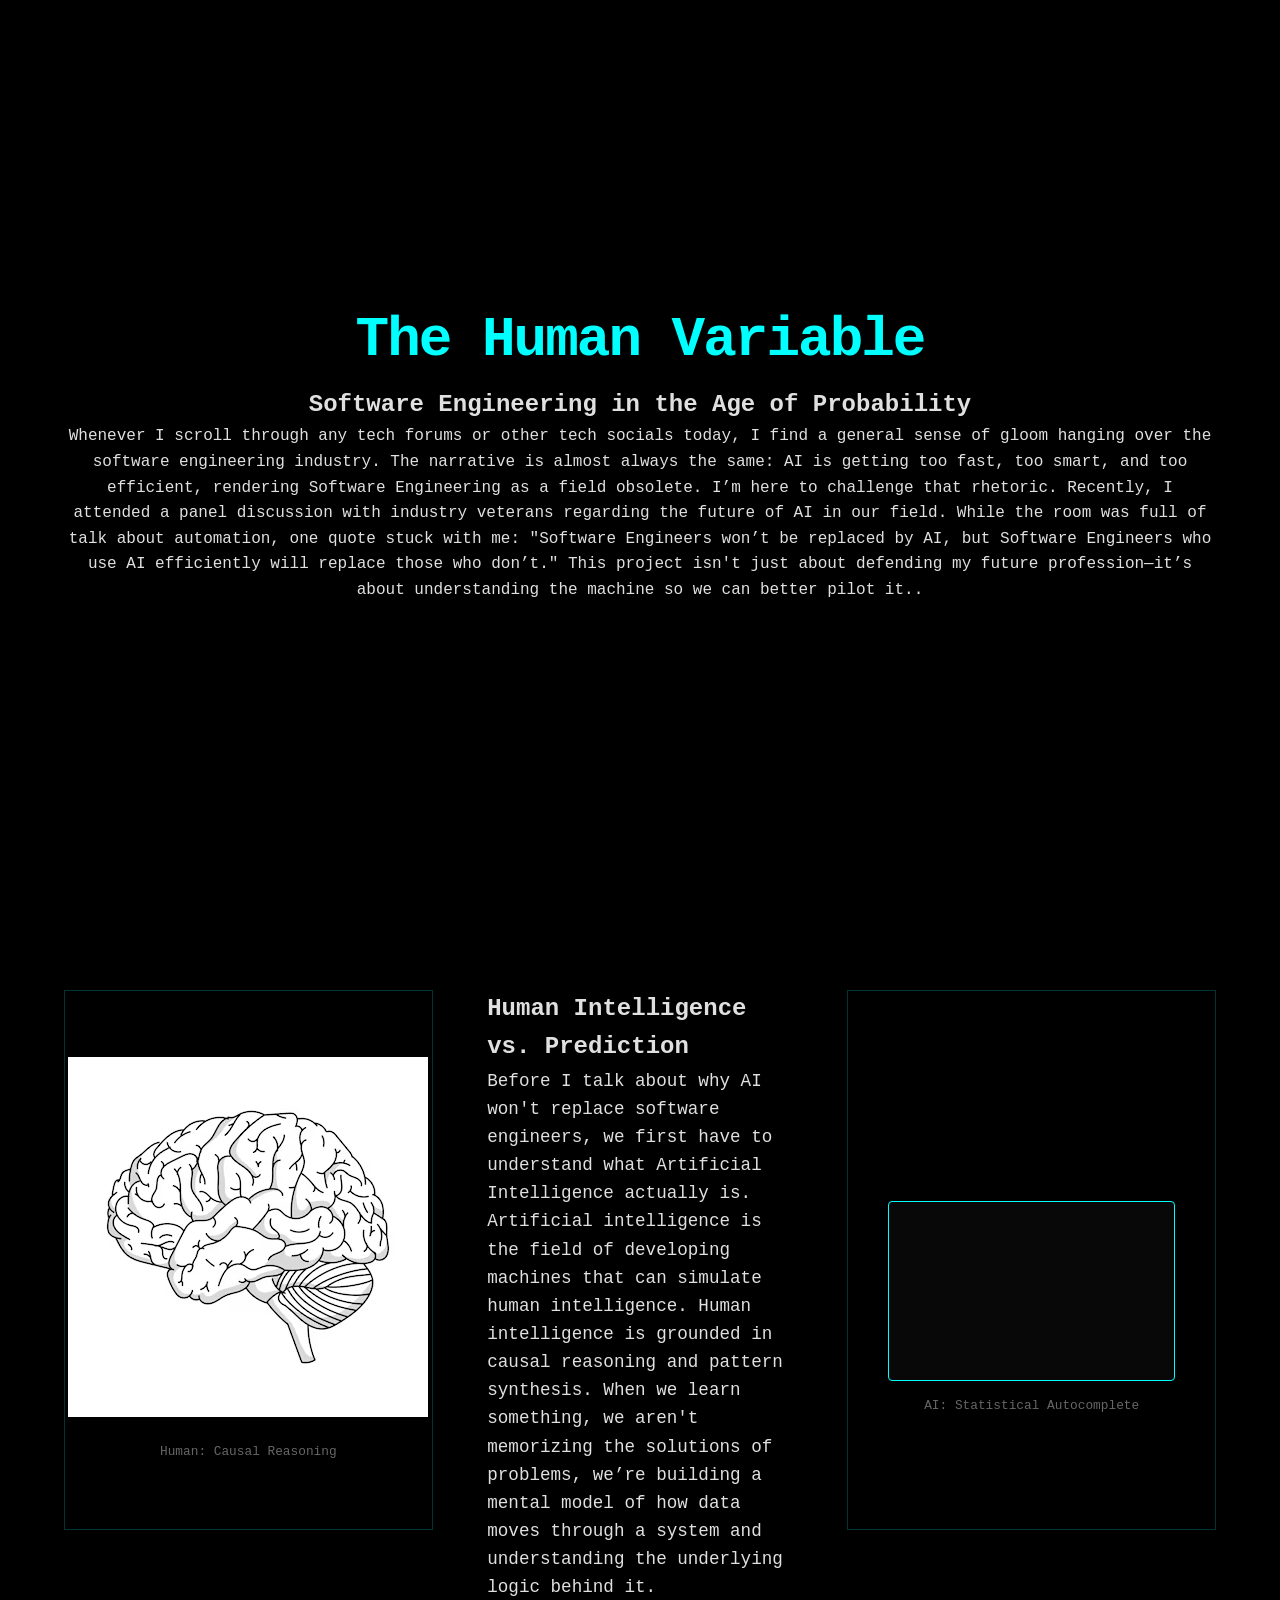
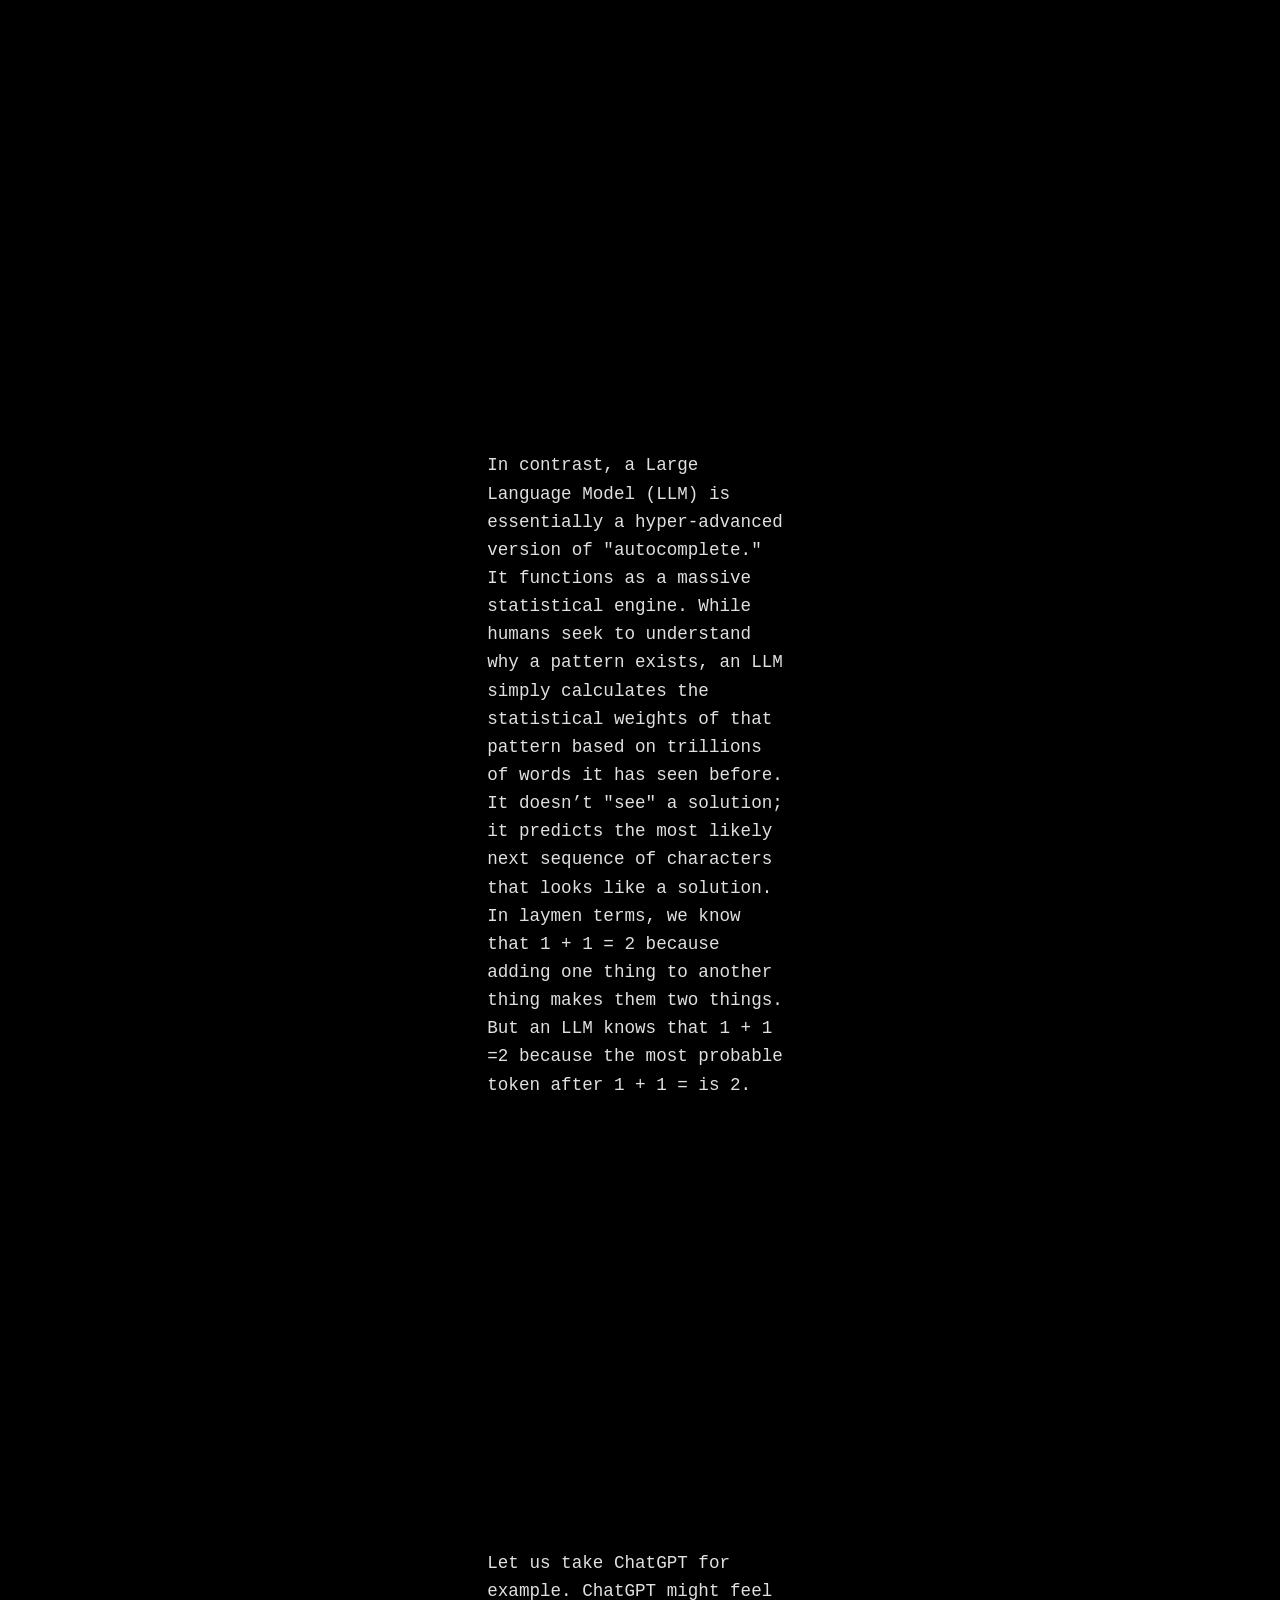
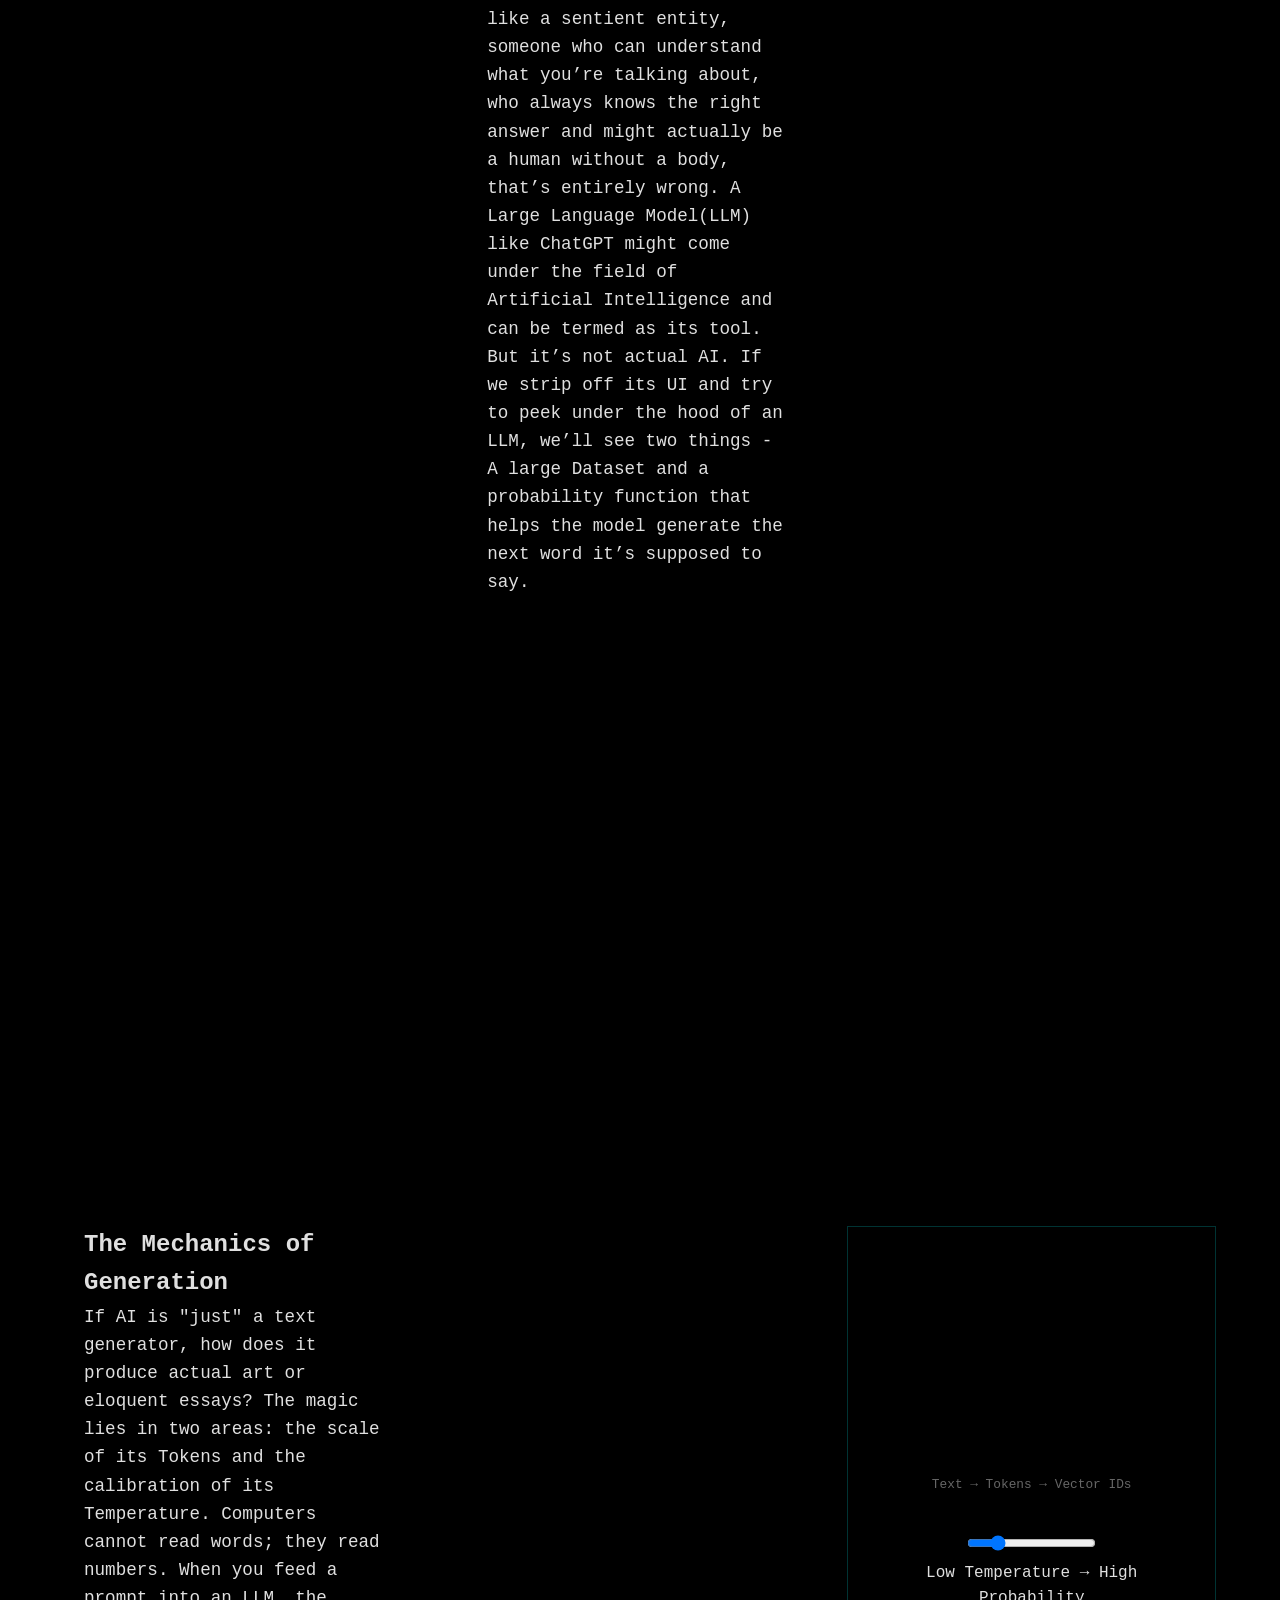
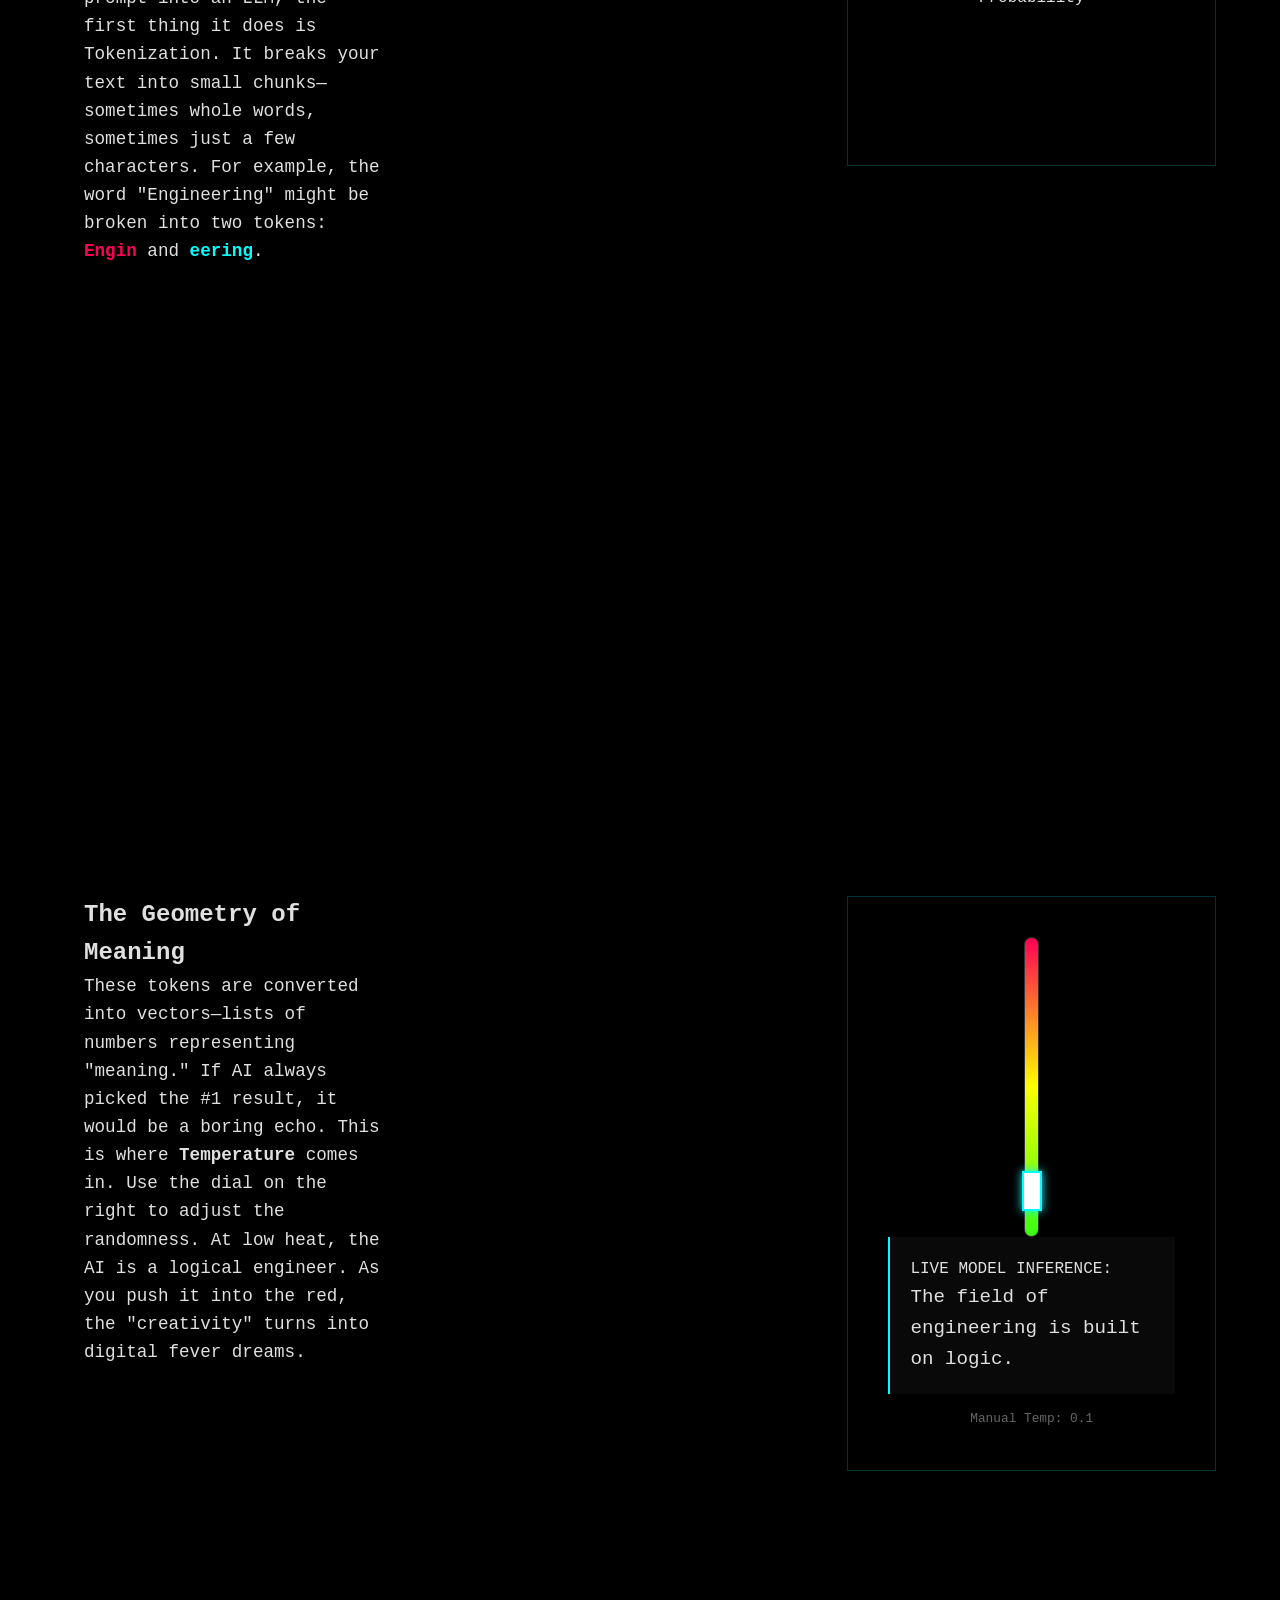
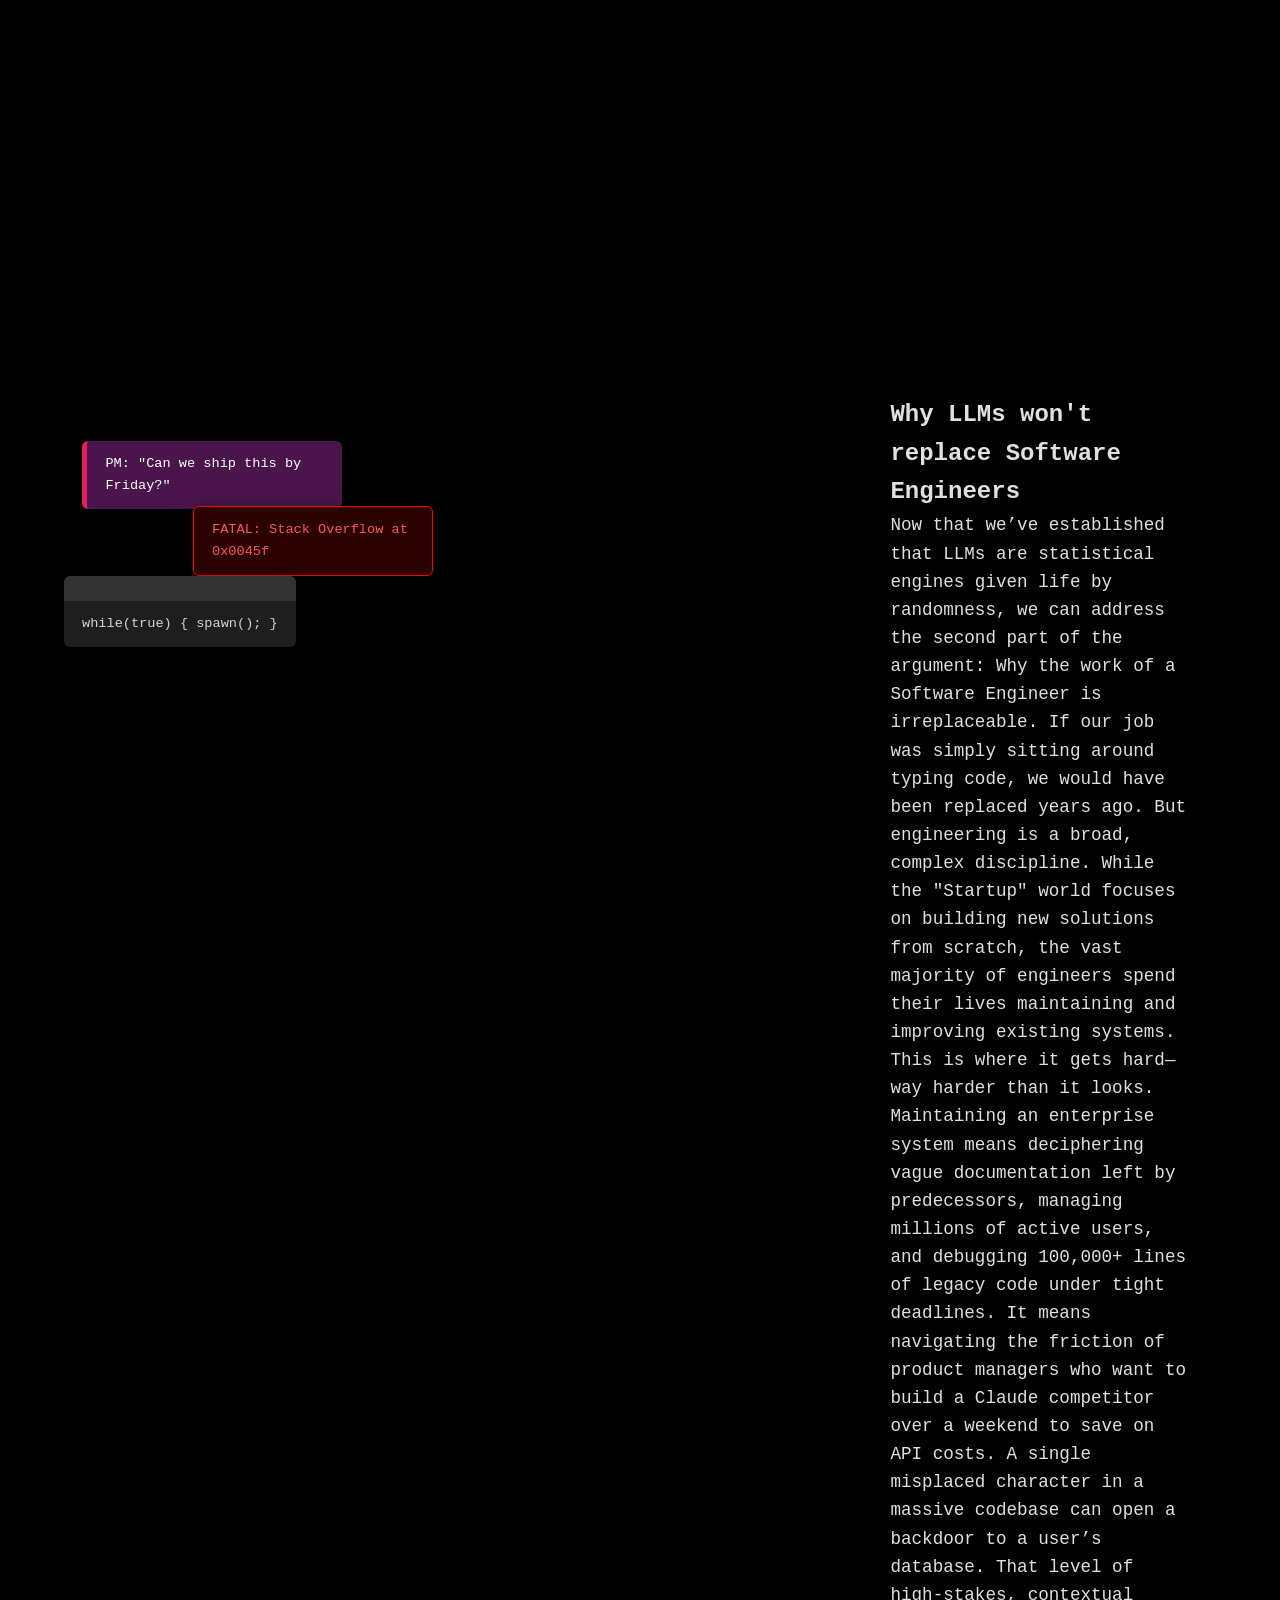
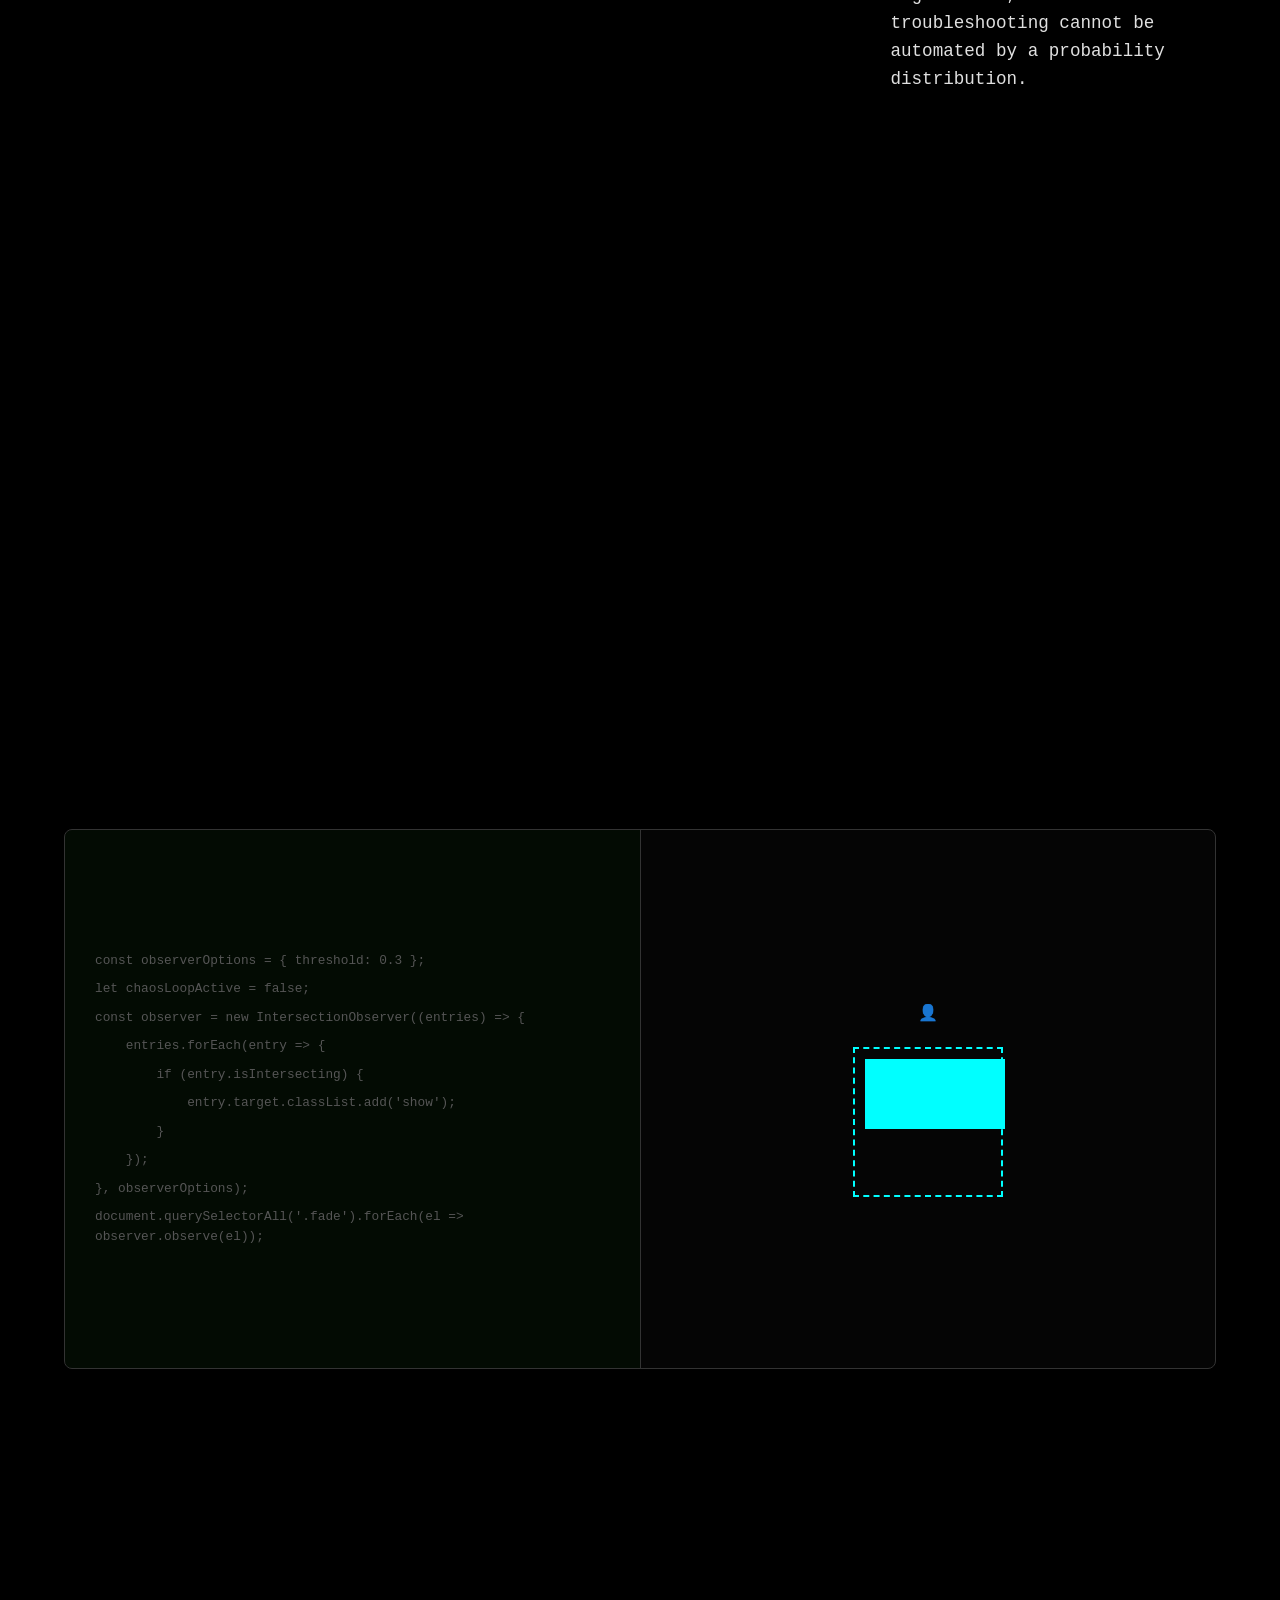
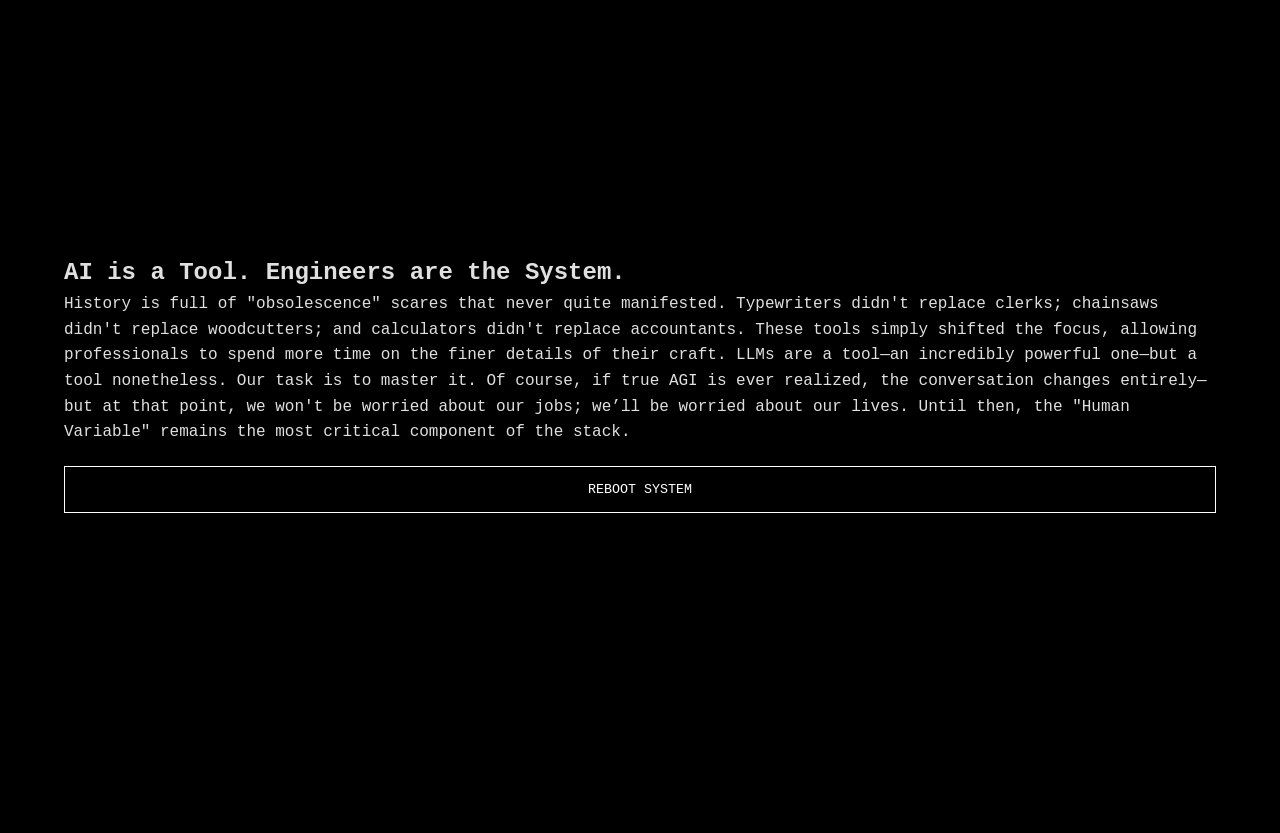
==== src/index.html @ be89edcb "src" ====
<!DOCTYPE html>
<html lang="en">
<head>
  <meta charset="UTF-8">
  <meta name="viewport" content="width=device-width, initial-scale=1.0">
  <title>The Human Variable | AI vs SE</title>
  <link rel="stylesheet" href="styles.css">
</head>
<body>

<div class="fixed-bg glitch-layer" id="glitchBg"></div>
<div class="fixed-bg ide-layer" id="ideBg"></div>
<div class="fixed-bg claude-layer"></div>
<div class="fixed-bg gemini-layer"></div>
<div class="fixed-bg chatgpt-layer"></div>
<div class="fixed-bg navy-layer"></div>
<div class="fixed-bg iceberg1-layer"></div>
<div class="fixed-bg black-layer"></div>
<div class="fixed-bg iceberg2-layer"></div>

<section class="section intro">
  <div class="fade">
    <h1>The Human Variable</h1>
    <h2>Software Engineering in the Age of Probability</h2>
    <p>Whenever I scroll through any tech forums or other tech socials today, I find a general sense of gloom hanging over the software engineering industry. The narrative is almost always the same: AI is getting too fast, too smart, and too efficient, rendering Software Engineering as a field obsolete. I’m here to challenge that rhetoric. Recently, I attended a panel discussion with industry veterans regarding the future of AI in our field.
      While the room was full of talk about automation, one quote stuck with me: "Software Engineers won’t be replaced by AI, but Software Engineers who use AI efficiently will replace those who don’t." This project isn't just about defending my future profession—it’s about understanding the machine so we can better pilot it..</p>
  </div>
</section>

<section class="section predictive-illusion">
  <div class="visual-container">
    <div class="visual-side human-side">
      <div class="sticky-box">
        <div class="brain-placeholder">
          <img src="brain-outline.png" alt="Skeletal Brain Outline" class="base-brain">
          <div class="data-points"></div> </div>
        <p class="caption">Human: Causal Reasoning</p>
      </div>
    </div>

    <div class="narrative-center">
      <h2>Human Intelligence vs. Prediction</h2>
      <p data-bg="claude">Before I talk about why AI won't replace software engineers, we first have to understand what Artificial Intelligence actually is. Artificial intelligence is the field of developing machines that can simulate human intelligence.
        Human intelligence is grounded in causal reasoning and pattern synthesis. When we learn something, we aren't memorizing the solutions of problems, we’re building a mental model of how data moves through a system and understanding the underlying logic behind it.</p>
      <p data-bg="gemini">In contrast, a Large Language Model (LLM) is essentially a hyper-advanced version of "autocomplete." It functions as a massive statistical engine. While humans seek to understand why a pattern exists, an LLM simply calculates the statistical weights of that pattern based on trillions of words it has seen before.
        It doesn’t "see" a solution; it predicts the most likely next sequence of characters that looks like a solution. In laymen terms, we know that 1 + 1 = 2 because adding one thing to another thing makes them two things. But an LLM knows that 1 + 1 =2 because the most probable token after 1 + 1 = is 2.</p>
      <p data-bg="chatgpt">Let us take ChatGPT for example. ChatGPT might feel like a sentient entity, someone who can understand what you’re talking about, who always knows the right answer and might actually be a human without a body, that’s entirely wrong. A Large Language Model(LLM) like ChatGPT
        might come under the field of Artificial Intelligence and can be termed as its tool. But it’s not actual AI. If we strip off its UI and try to peek under the hood of an LLM, we’ll see two things - A large Dataset and a probability function that helps the model generate the next word it’s supposed to say.</p>
    </div>

    <div class="visual-side ai-side">
      <div class="sticky-box">
        <div class="code-line">> Generating boilerplate...</div>
        <div class="code-line">> Resolving dependencies...</div>
        <div class="code-line">> Creating CRUD operations... DONE.</div>
        <div class="code-flicker-placeholder">
          <div class="code-list">
            <span>System.out.println("Pattern A");</span>
            <span>public void analyze() { ... }</span>
            <span>predict_next_token(weights);</span>
          </div>
        </div>
        <p class="caption">AI: Statistical Autocomplete</p>
      </div>
    </div>
  </div>
</section>

<section class="section tokens-interactive fade">
  <div class="visual-container">

    <div class="narrative-center">
      <h2 data-bg="navy">The Mechanics of Generation</h2>
      <p data-bg="navy">If AI is "just" a text generator, how does it produce actual art or eloquent essays? The magic lies in two areas: the scale of its Tokens and the calibration of its Temperature.
      Computers cannot read words; they read numbers. When you feed a prompt into an LLM, the first thing it does is Tokenization. It breaks your text into small chunks—sometimes whole words, sometimes just a few characters. For example, the word "Engineering" might be broken into two tokens: <span style="color: #ff0055; font-weight: bold;">Engin</span> and <span style="color: var(--accent-color); font-weight: bold;">eering</span>.</p>
    </div>

    <div class="visual-side">
      <div class="sticky-box token-sticky">

        <div class="token-transition-container">
          <div class="token-word">Engineering</div>
          <div class="token-split">
            <span class="tok-1">Engin</span><span class="tok-2">eering</span>
          </div>
          <div class="token-vector">
            <span class="tok-1">[14328]</span><span class="tok-2">[3921]</span>
          </div>
        </div>
        <p class="caption">Text → Tokens → Vector IDs</p>

        <div class="slider-wrapper" style="margin-top: 40px;">
          <input type="range" min="0" max="100" value="20" class="slider" id="slider">
          <p id="sliderText">Low Temperature → High Probability</p>
        </div>

      </div>
    </div>

  </div>
</section>

<section class="section temperature-mechanics fade">
  <div class="visual-container">

    <div class="narrative-center">
      <h2 data-bg="navy">The Geometry of Meaning</h2>
      <p data-bg="navy">These tokens are converted into vectors—lists of numbers representing "meaning." If AI always picked the #1 result, it would be a boring echo. This is where <strong>Temperature</strong> comes in.
      Use the dial on the right to adjust the randomness. At low heat, the AI is a logical engineer. As you push it into the red, the "creativity" turns into digital fever dreams.</p>
    </div>

    <div class="visual-side">
      <div class="sticky-box heat-container">
        <div class="vertical-slider-wrapper">
          <input type="range" min="0" max="100" value="10" class="heat-slider" id="heatSlider">
          <div class="heat-gradient"></div>
        </div>

        <div class="output-monitor">
          <p class="label">LIVE MODEL INFERENCE:</p>
          <div id="tempOutput" class="temp-text">The field of engineering is built on logic.</div>
        </div>
        <p class="caption">Manual Temp: <span id="tempValue">0.1</span></p>
      </div>
    </div>

  </div>
</section>

<section class="section section-4 chaos-section fade">
  <div class="visual-container">

    <div class="visual-side chaos-side">
      <div class="chaos-overlay" id="chaosOverlay">
        <div class="slack-popup">PM: "Can we ship this by Friday?"</div>
        <div class="error-log">FATAL: Stack Overflow at 0x0045f</div>
        <div class="code-window">while(true) { spawn(); }</div>
        <div class="slack-popup alert">URGENT: Prod is down!</div>
        <div class="error-log">Exception: java.lang.NullPointerException</div>
        <div class="code-window">git push origin master --force</div>
        <div class="slack-popup">DevOps: "Who broke the build?"</div>
        <div class="error-log">404: Dependencies not found</div>
      </div>
    </div>

    <div class="narrative-center">
      <h2 data-bg="iceberg1">Why LLMs won't replace Software Engineers</h2>
      <p data-bg="black">Now that we’ve established that LLMs are statistical engines given life by randomness, we can address the second part of the argument: Why the work of a Software Engineer is irreplaceable. If our job was simply sitting around typing code, we would have been replaced years ago. But engineering is a broad, complex discipline. While the "Startup" world focuses on building new solutions from scratch, the vast majority of engineers spend their lives maintaining and improving existing systems.
      This is where it gets hard—way harder than it looks. Maintaining an enterprise system means deciphering vague documentation left by predecessors, managing millions of active users, and debugging 100,000+ lines of legacy code under tight deadlines. It means navigating the friction of product managers who want to build a Claude competitor over a weekend to save on API costs. A single misplaced character in a massive codebase can open a backdoor to a user’s database. That level of high-stakes, contextual troubleshooting cannot be automated by a probability distribution.</p>
    </div>

  </div>
</section>

<section class="section section-5 puzzle-section fade">
  <div class="split-view">
    <div class="left-side repetitive-code">
      <div class="code-line">const observerOptions = { threshold: 0.3 };</div>
      <div class="code-line">let chaosLoopActive = false;</div>
      <div class="code-line">const observer = new IntersectionObserver((entries) => {</div>
      <div class="code-line">&nbsp;&nbsp;&nbsp;&nbsp;entries.forEach(entry => {</div>
      <div class="code-line">&nbsp;&nbsp;&nbsp;&nbsp;&nbsp;&nbsp;&nbsp;&nbsp;if (entry.isIntersecting) {</div>
      <div class="code-line">&nbsp;&nbsp;&nbsp;&nbsp;&nbsp;&nbsp;&nbsp;&nbsp;&nbsp;&nbsp;&nbsp;&nbsp;entry.target.classList.add('show');</div>
      <div class="code-line">&nbsp;&nbsp;&nbsp;&nbsp;&nbsp;&nbsp;&nbsp;&nbsp;}</div>
      <div class="code-line">&nbsp;&nbsp;&nbsp;&nbsp;});</div>
      <div class="code-line">}, observerOptions);</div>
      <div class="code-line">document.querySelectorAll('.fade').forEach(el => observer.observe(el));</div>
    </div>
    <div class="right-side human-puzzle">
      <div class="stick-figure">👤</div>
      <div class="puzzle-board">
        <div class="piece p1"></div>
        <div class="piece p2"></div>
      </div>
    </div>
  </div>
</section>

<section class="section outro fade">
  <h2>AI is a Tool. Engineers are the System.</h2>
  <p>History is full of "obsolescence" scares that never quite manifested. Typewriters didn't replace clerks; chainsaws didn't replace woodcutters; and calculators didn't replace accountants. These tools simply shifted the focus, allowing professionals to spend more time on the finer details of their craft. LLMs are a tool—an incredibly powerful one—but a tool nonetheless. Our task is to master it. Of course, if true AGI is ever realized, the conversation changes entirely—but at that point, we won't be worried about our jobs; we’ll be worried about our lives. Until then, the "Human Variable" remains the most critical component of the stack.</p>
  <button class="cybr-btn" onclick="location.reload()">REBOOT SYSTEM</button>
</section>

<script src="script.js"></script>
</body>
</html>
---- src/styles.css ----
/* --- 1. BASE STYLES & VARIABLES --- */
:root {
    --bg-color: #000;
    --accent-color: #00ffff; /* Neon Cyan */
    --text-color: #e0e0e0;
    --border-color: #333;
    --hallucination-color: #ff0055;
}

* { box-sizing: border-box; margin: 0; padding: 0; }

body {
    background-color: var(--bg-color);
    color: var(--text-color);
    font-family: 'Courier New', monospace;
    overflow-x: hidden;
    line-height: 1.6;
}

/* --- 2. FIXED BACKGROUND LAYERS --- */
/* --- SCROLLYTELLING BACKGROUND BASE --- */
.fixed-bg {
    position: fixed;
    top: 0;
    left: 0;
    width: 100vw;
    height: 100vh;
    z-index: -1; /* Keeps the images behind your text */
    background-size: cover;
    background-position: center;
    background-repeat: no-repeat;
    opacity: 0; /* Default to hidden so JS can fade them in */
    transition: opacity 0.6s ease-in-out; /* Smooth fade transitions */
}

/* Ensure the starting background is visible on load */
#glitchBg {
    opacity: 1;
}

.chatgpt-layer { background-image: url("Chatgpt.png"); }
.gemini-layer  { background-image: url("Gemini.png"); }
.claude-layer  { background-image: url("claude.png"); }
.glitch-layer  { background-image: url("glitch.png"); filter: grayscale(1) contrast(1.5); }
.ide-layer     { background-image: url("ide-interface.png"); }
.navy-layer { background-color: #00152e; /* Deep navy blue */ }
.iceberg1-layer { background-image: url("iceberg_1.png"); background-size: contain; background-position: center; }
.black-layer { background-color: #000000; }
.iceberg2-layer { background-image: url("iceberg_2.png"); background-size: cover; background-position: center; }

.equation-layer {
    background-color: #000;
    background-image: radial-gradient(var(--accent-color) 0.5px, transparent 0.5px);
    background-size: 30px 30px;
}

.iceberg-layer {
    background-image: url("iceberg.png");
    background-position: top center;
    background-size: 150%; /* Starts cropped for Section 4 */
}

/* Global state for the final reveal */
.outro-active .iceberg-layer {
    background-size: cover;
    background-position: center;
    opacity: 1 !important;
}

/* --- 3. GLOBAL LAYOUT CONTAINERS --- */
.section {
    min-height: 100vh;
    padding: 10vh 5%;
    display: flex;
    flex-direction: column;
    justify-content: center;
    position: relative;
    z-index: 1;
    box-shadow: inset 0 0 150px rgba(0,0,0,1);
}

.visual-container {
    display: flex;
    justify-content: space-between;
    width: 100%;
    max-width: 1600px;
    margin: 0 auto;
    position: relative;
}

.narrative-center {
    width: 30%;
    padding: 0 20px;
}

.narrative-center p {
    margin-bottom: 50vh; /* Space for scrolling triggers */
    font-size: 1.1rem;
}

.visual-side {
    width: 32%;
    height: 100%;
}

.sticky-box {
    position: sticky;
    top: 15vh;
    padding: 40px;
    min-height: 60vh;
    border: 1px solid rgba(0, 255, 255, 0.2);
    background: rgba(0, 0, 0, 0.8);
    display: flex;
    flex-direction: column;
    justify-content: center;
    align-items: center;
    text-align: center;
}

.caption {
    font-size: 0.8rem;
    color: #666;
    margin-top: 15px;
}

/* --- 4. SECTION SPECIFIC STYLES --- */

/* Section 1: Intro */
.intro { text-align: center; }
.intro h1 { font-size: 3.5rem; letter-spacing: -2px; color: var(--accent-color); }

/* Section 2: AI Code Flicker Visuals */
.code-flicker-placeholder {
    width: 100%;
    height: 180px;
    background: rgba(10, 10, 10, 0.8);
    border: 1px solid var(--accent-color);
    border-radius: 4px;
    padding: 20px;
    display: flex;
    flex-direction: column;
    justify-content: center;
    margin-top: 15px;
}

.code-list {
    display: flex;
    flex-direction: column;
    gap: 12px;
}

.code-list span {
    font-family: 'Courier New', Courier, monospace;
    font-size: 0.85rem;
    color: var(--accent-color);
    opacity: 0;
    /* This creates the continuous flickering animation */
    animation: codeFlicker 4s infinite;
}

/* Stagger the lines so they appear one after another */
.code-list span:nth-child(1) { animation-delay: 0s; }
.code-list span:nth-child(2) { animation-delay: 1.2s; }
.code-list span:nth-child(3) { animation-delay: 2.4s; }

@keyframes codeFlicker {
    0%, 10% { opacity: 0; transform: translateX(-10px); }
    15%, 85% { opacity: 1; transform: translateX(0); }
    90%, 100% { opacity: 0; transform: translateX(10px); }
}

/* Section 3: Token Animations & Temperature */
.token-transition-container {
    position: relative;
    height: 80px;
    display: flex;
    justify-content: center;
    align-items: center;
    font-size: 2rem;
    font-weight: bold;
}

.token-word, .token-split, .token-vector {
    position: absolute;
    display: flex;
    gap: 8px;
    opacity: 0;
}

.tok-1 { color: #ff0055; border: 1px solid #ff0055; padding: 5px 10px; background: rgba(255,0,85,0.1); }
.tok-2 { color: var(--accent-color); border: 1px solid var(--accent-color); padding: 5px 10px; background: rgba(0,255,255,0.1); }

/* Vertical Heat Slider */
.vertical-slider-wrapper {
    position: relative;
    height: 300px;
    width: 40px;
    display: flex;
    justify-content: center;
}

.heat-slider {
    -webkit-appearance: none;
    width: 300px;
    height: 10px;
    background: transparent;
    transform: rotate(-90deg);
    transform-origin: center;
    position: absolute;
    top: 145px;
    z-index: 10;
    cursor: pointer;
}

.heat-slider::-webkit-slider-thumb {
    -webkit-appearance: none;
    height: 20px;
    width: 40px;
    background: #fff;
    border: 2px solid var(--accent-color);
    box-shadow: 0 0 10px var(--accent-color);
}

.heat-gradient {
    position: absolute;
    width: 15px;
    height: 100%;
    background: linear-gradient(to top, #39FF14, #fbff00, #ff0055);
    border-radius: 10px;
    border: 1px solid #333;
}

.output-monitor {
    flex: 1;
    min-width: 250px;
    background: rgba(10, 10, 10, 0.9);
    padding: 20px;
    border-left: 2px solid var(--accent-color);
    text-align: left;
}

.temp-text { font-size: 1.2rem; transition: all 0.3s ease; }
.hallucinate { color: var(--hallucination-color); text-shadow: 2px 2px 5px rgba(255, 0, 85, 0.5); filter: blur(0.5px); }

/* --- SECTION 4: CHAOS ANIMATIONS ON LEFT --- */
.chaos-side {
    position: relative;
    display: flex;
    align-items: center;
    justify-content: center;
    min-height: 60vh;
}

.chaos-overlay {
    position: relative;
    width: 100%;
    height: 100%;
    min-height: 500px;
}

/* Base styles for the popups */
.slack-popup, .error-log, .code-window {
    position: absolute;
    opacity: 0;
    transform: translateY(30px) scale(0.9); /* Starts slightly lower and smaller */
    transition: all 0.4s cubic-bezier(0.175, 0.885, 0.32, 1.275); /* Bouncy pop-in effect */
    padding: 12px 18px;
    border-radius: 6px;
    font-family: 'Courier New', Courier, monospace;
    font-size: 0.85rem;
    box-shadow: 0 8px 20px rgba(0,0,0,0.6);
    max-width: 260px;
    z-index: 10;
}

.slack-popup { background: #4a154b; color: white; border-left: 5px solid #e01e5a; }
.slack-popup.alert { border-left-color: #ffcc00; }
.error-log { background: #2b0000; color: #ff5555; border: 1px solid #ff0000; }
.code-window { background: #1e1e1e; color: #d4d4d4; border-top: 25px solid #333; }

/* Scatter coordinates to make it look haphazard but contained */
.chaos-overlay > div:nth-child(1) { top: 5%;  left: 5%;  z-index: 11; }
.chaos-overlay > div:nth-child(2) { top: 18%; left: 35%; z-index: 12; }
.chaos-overlay > div:nth-child(3) { top: 32%; left: 0%;  z-index: 13; }
.chaos-overlay > div:nth-child(4) { top: 45%; left: 25%; z-index: 14; }
.chaos-overlay > div:nth-child(5) { top: 60%; left: 5%;  z-index: 15; }
.chaos-overlay > div:nth-child(6) { top: 72%; left: 40%; z-index: 16; }
.chaos-overlay > div:nth-child(7) { top: 85%; left: 10%; z-index: 17; }
.chaos-overlay > div:nth-child(8) { top: 25%; left: -10%; z-index: 18; transform: rotate(-5deg); }

/* Section 5: Puzzle Split */
.split-view { display: flex; width: 100%; height: 60vh; }
.left-side, .right-side { flex: 1; display: flex; flex-direction: column; align-items: center; justify-content: center; }

.repetitive-code .code-line {
    font-size: 0.8rem;
    color: #555;
    animation: typeRepeat 1s infinite alternate;
}

.piece {
    width: 40px; height: 40px;
    background: var(--accent-color);
    margin: 5px;
    animation: solvePuzzle 3s infinite;
}

/* --- 5. UI COMPONENTS & UTILITIES --- */
.cybr-btn {
    background: transparent;
    color: #fff;
    border: 1px solid #fff;
    padding: 15px 30px;
    font-family: inherit;
    cursor: pointer;
    margin-top: 20px;
    transition: 0.3s;
}

.cybr-btn:hover { background: #fff; color: #000; }

.fade {
    opacity: 0;
    transform: translateY(30px);
    transition: all 0.8s ease-out;
}

.fade.show {
    opacity: 1;
    transform: translateY(0);
}

/* --- 6. KEYFRAME ANIMATIONS --- */
@keyframes formModel {
    0% { clip-path: circle(0% at 50% 50%); opacity: 0; }
    20% { opacity: 0.8; }
    100% { clip-path: circle(100% at 50% 50%); opacity: 1; }
}

@keyframes phase1 { 0%, 25% { opacity: 1; transform: scale(1); } 30%, 100% { opacity: 0; transform: scale(0.95); } }
@keyframes phase2 { 0%, 25% { opacity: 0; transform: scale(1.05); } 30%, 60% { opacity: 1; transform: scale(1); } 65%, 100% { opacity: 0; transform: scale(0.95); } }
@keyframes phase3 { 0%, 60% { opacity: 0; transform: scale(1.05); } 65%, 95% { opacity: 1; transform: scale(1); } 100% { opacity: 0; transform: scale(0.95); } }

@keyframes typeRepeat {
    from { opacity: 0.2; }
    to { opacity: 1; }
}

@keyframes solvePuzzle {
    0% { transform: translate(-20px, -20px) rotate(0deg); opacity: 0; }
    50% { opacity: 1; }
    100% { transform: translate(0, 0) rotate(360deg); }
}

/* Triggered by JS class adding */
.tokens-interactive.show .token-word { animation: phase1 6s infinite; }
.tokens-interactive.show .token-split { animation: phase2 6s infinite; }
.tokens-interactive.show .token-vector { animation: phase3 6s infinite; }

/* --- SECTION 5: SPLIT VIEW & PUZZLE ANIMATIONS --- */
.split-view {
    display: flex;
    width: 100%;
    min-height: 50vh;
    border: 1px solid var(--border-color);
    background: #050505;
    border-radius: 8px;
    overflow: hidden;
    margin-top: 2rem;
}

.left-side, .right-side {
    flex: 1;
    padding: 30px;
    display: flex;
    flex-direction: column;
    justify-content: center;
    align-items: center;
}

.left-side.repetitive-code {
    border-right: 1px solid var(--border-color);
    background: rgba(0, 20, 0, 0.4);
    align-items: flex-start;
}

.code-line {
    font-family: 'Courier New', Courier, monospace;
    color: #00ff00;
    opacity: 0;
    transform: translateX(-20px);
    transition: all 0.4s ease-out;
    margin: 4px 0; /* Reduced from 10px so all 10 lines fit */
    font-size: 0.75rem; /* Shrunk slightly to ensure it doesn't wrap */
}

.puzzle-board {
    width: 150px;
    height: 150px;
    border: 2px dashed var(--accent-color);
    position: relative;
    margin-top: 20px;
}

.piece {
    width: 70px;
    height: 70px;
    background: var(--accent-color);
    position: absolute;
    opacity: 0;
    transition: all 1.2s cubic-bezier(0.25, 1, 0.5, 1);
}

/* Initial piece positions (floating around) */
.piece.p1 { top: -100px; left: -80px; transform: rotate(-15deg); }
.piece.p2 { top: -80px; right: -120px; transform: rotate(25deg); }

/* Animation Triggers (Activated by JS Observer) */
.puzzle-section.trigger-anim .code-line {
    opacity: 1;
    transform: translateX(0);
}
/* Animation Triggers (Activated by JS Observer) */
.puzzle-section.trigger-anim .code-line {
    opacity: 1;
    transform: translateX(0);
}
.puzzle-section.trigger-anim .code-line:nth-child(1) { transition-delay: 0.1s; }
.puzzle-section.trigger-anim .code-line:nth-child(2) { transition-delay: 0.2s; }
.puzzle-section.trigger-anim .code-line:nth-child(3) { transition-delay: 0.3s; }
.puzzle-section.trigger-anim .code-line:nth-child(4) { transition-delay: 0.4s; }
.puzzle-section.trigger-anim .code-line:nth-child(5) { transition-delay: 0.5s; }
.puzzle-section.trigger-anim .code-line:nth-child(6) { transition-delay: 0.6s; }
.puzzle-section.trigger-anim .code-line:nth-child(7) { transition-delay: 0.7s; }
.puzzle-section.trigger-anim .code-line:nth-child(8) { transition-delay: 0.8s; }
.puzzle-section.trigger-anim .code-line:nth-child(9) { transition-delay: 0.9s; }
.puzzle-section.trigger-anim .code-line:nth-child(10) { transition-delay: 1.0s; }

/* Trigger the puzzle pieces right after the code finishes appearing */
.puzzle-section.trigger-anim .piece.p1 { top: 5px; left: 5px; opacity: 1; transform: rotate(0); transition-delay: 1.3s; }
.puzzle-section.trigger-anim .piece.p2 { top: 5px; left: 75px; opacity: 1; transform: rotate(0); transition-delay: 1.8s; }
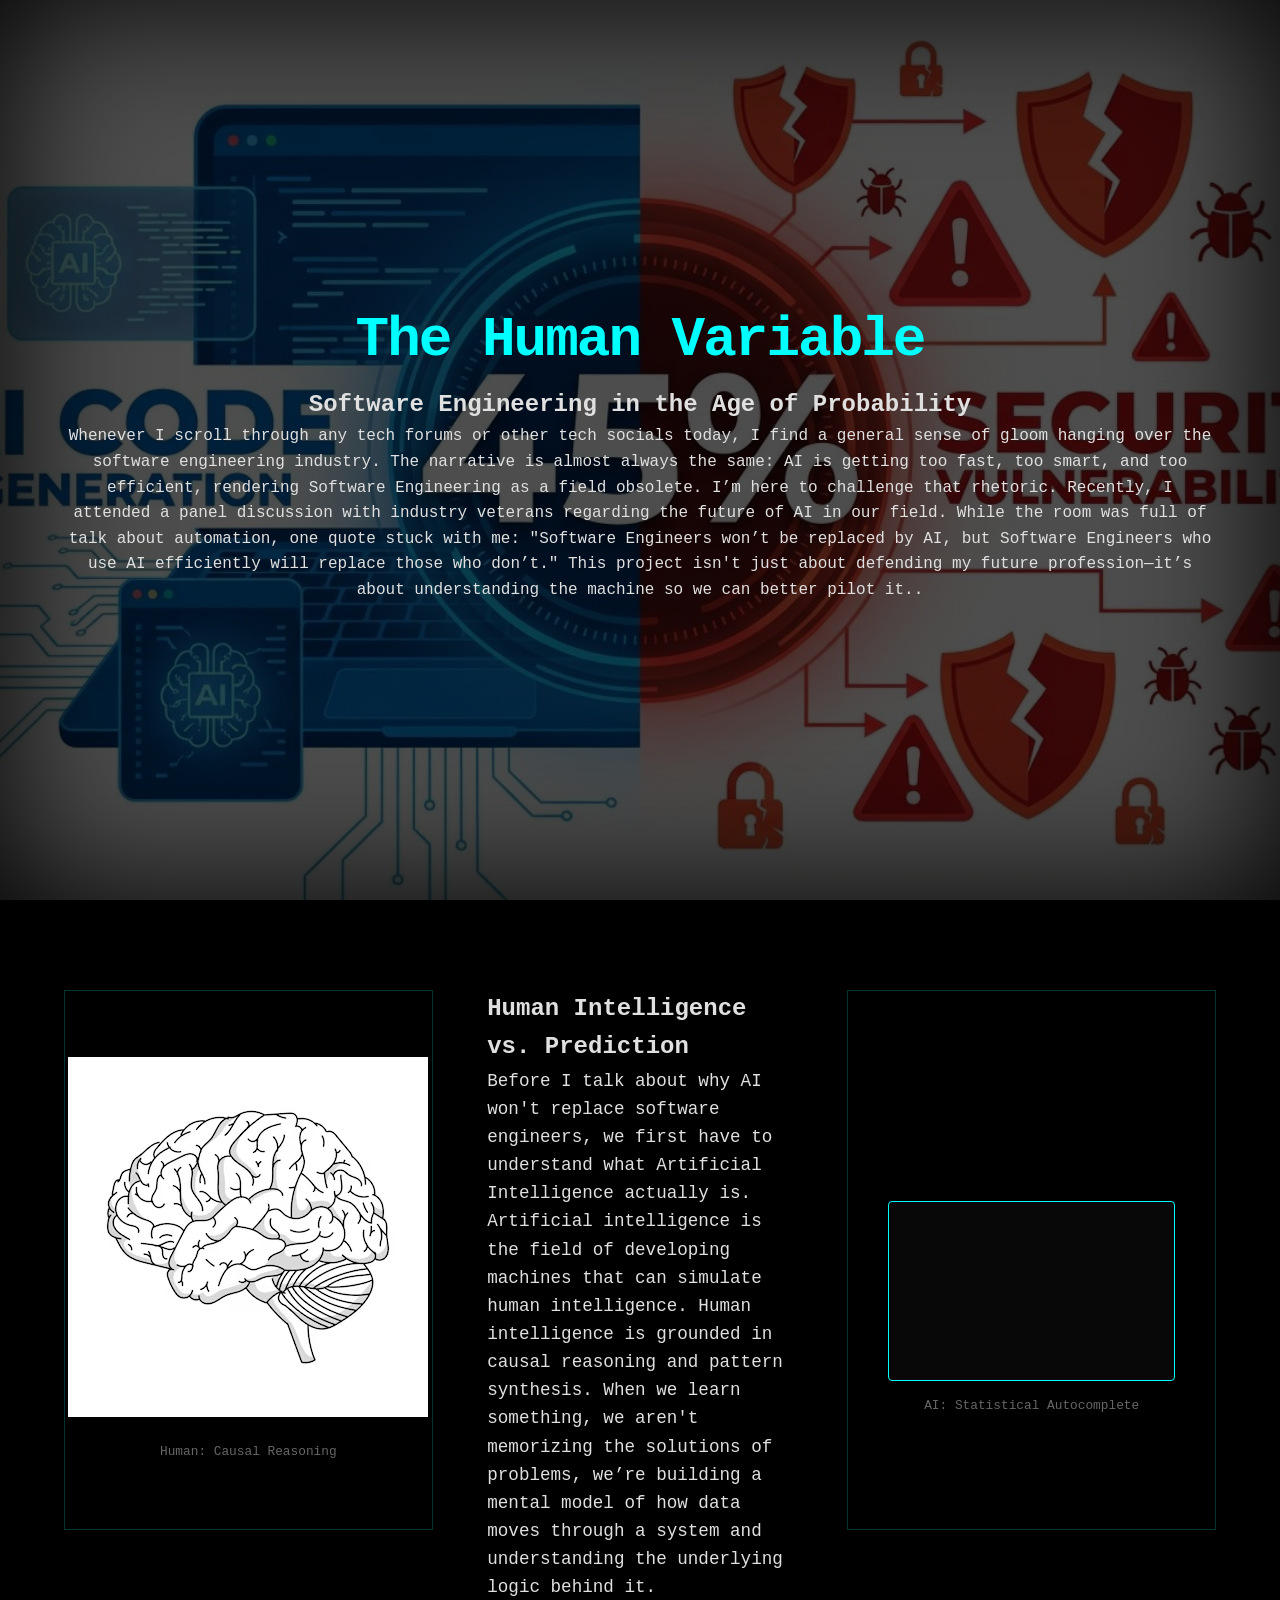
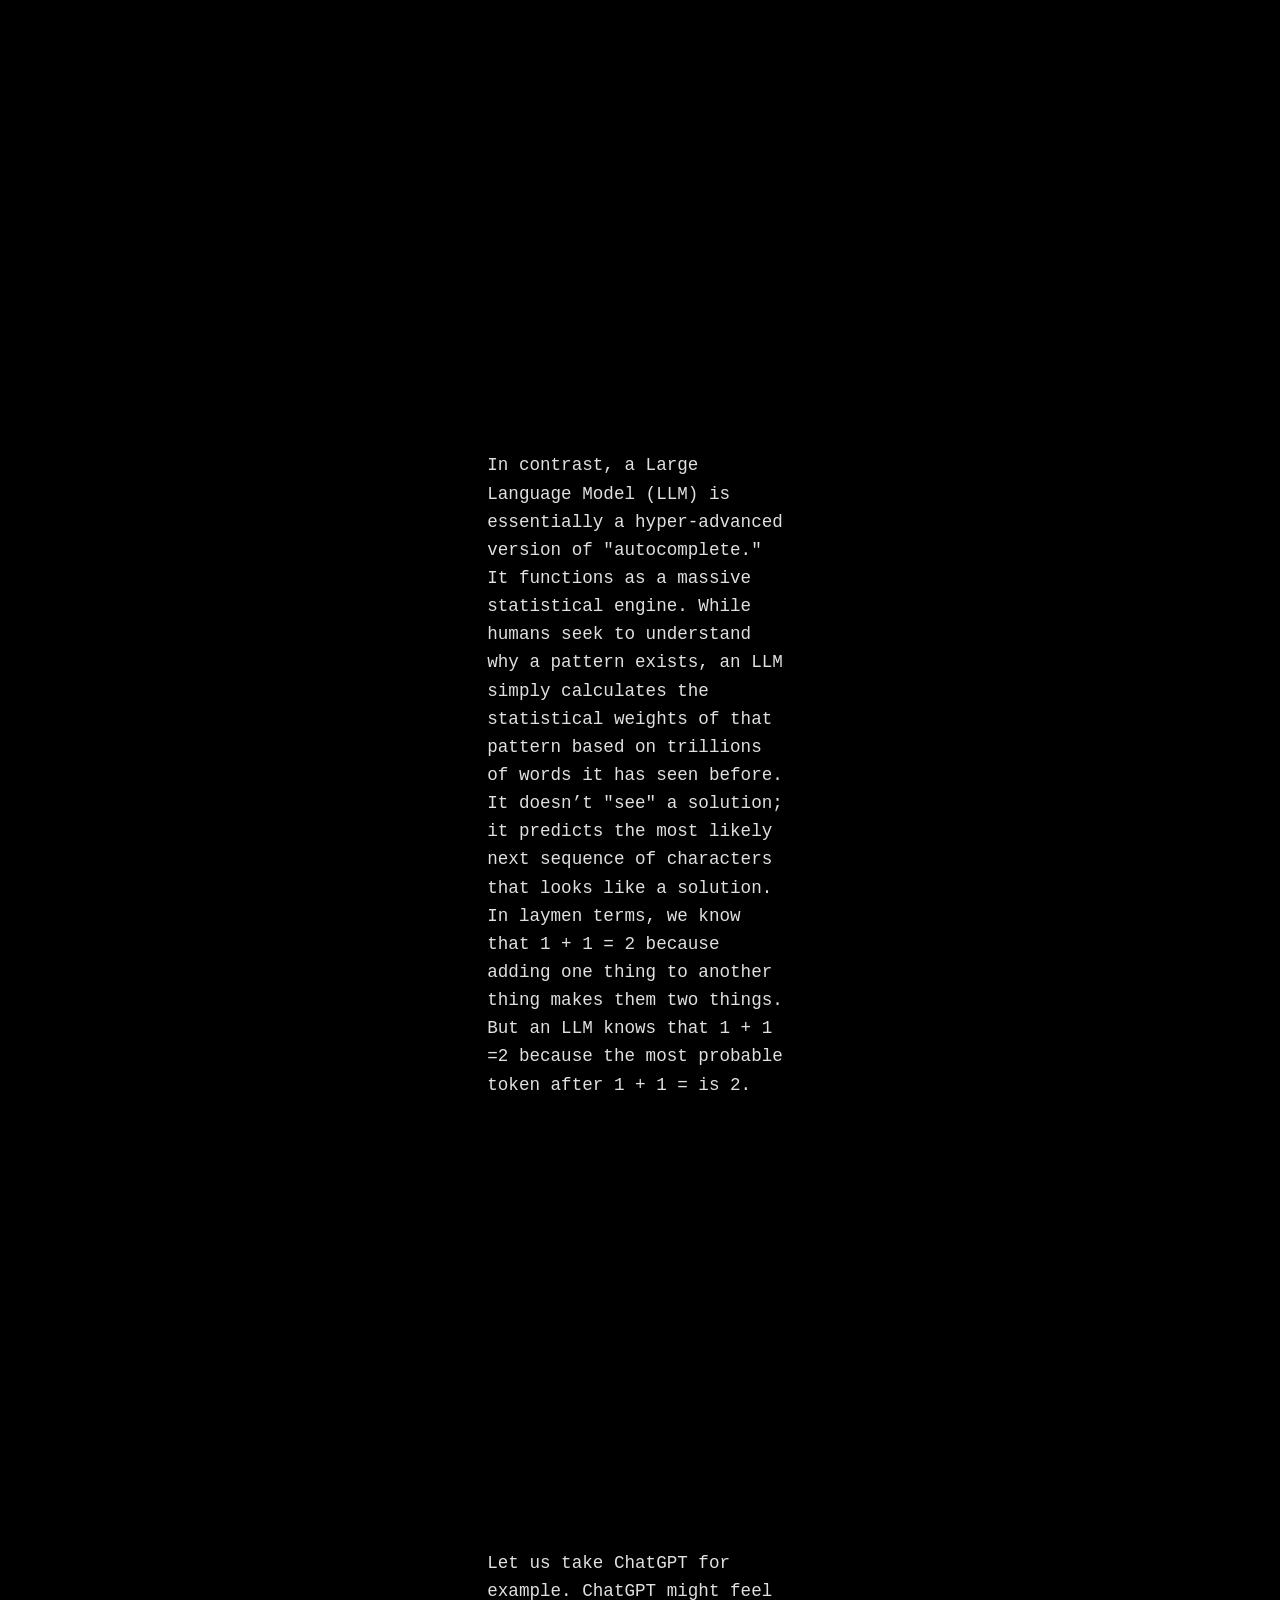
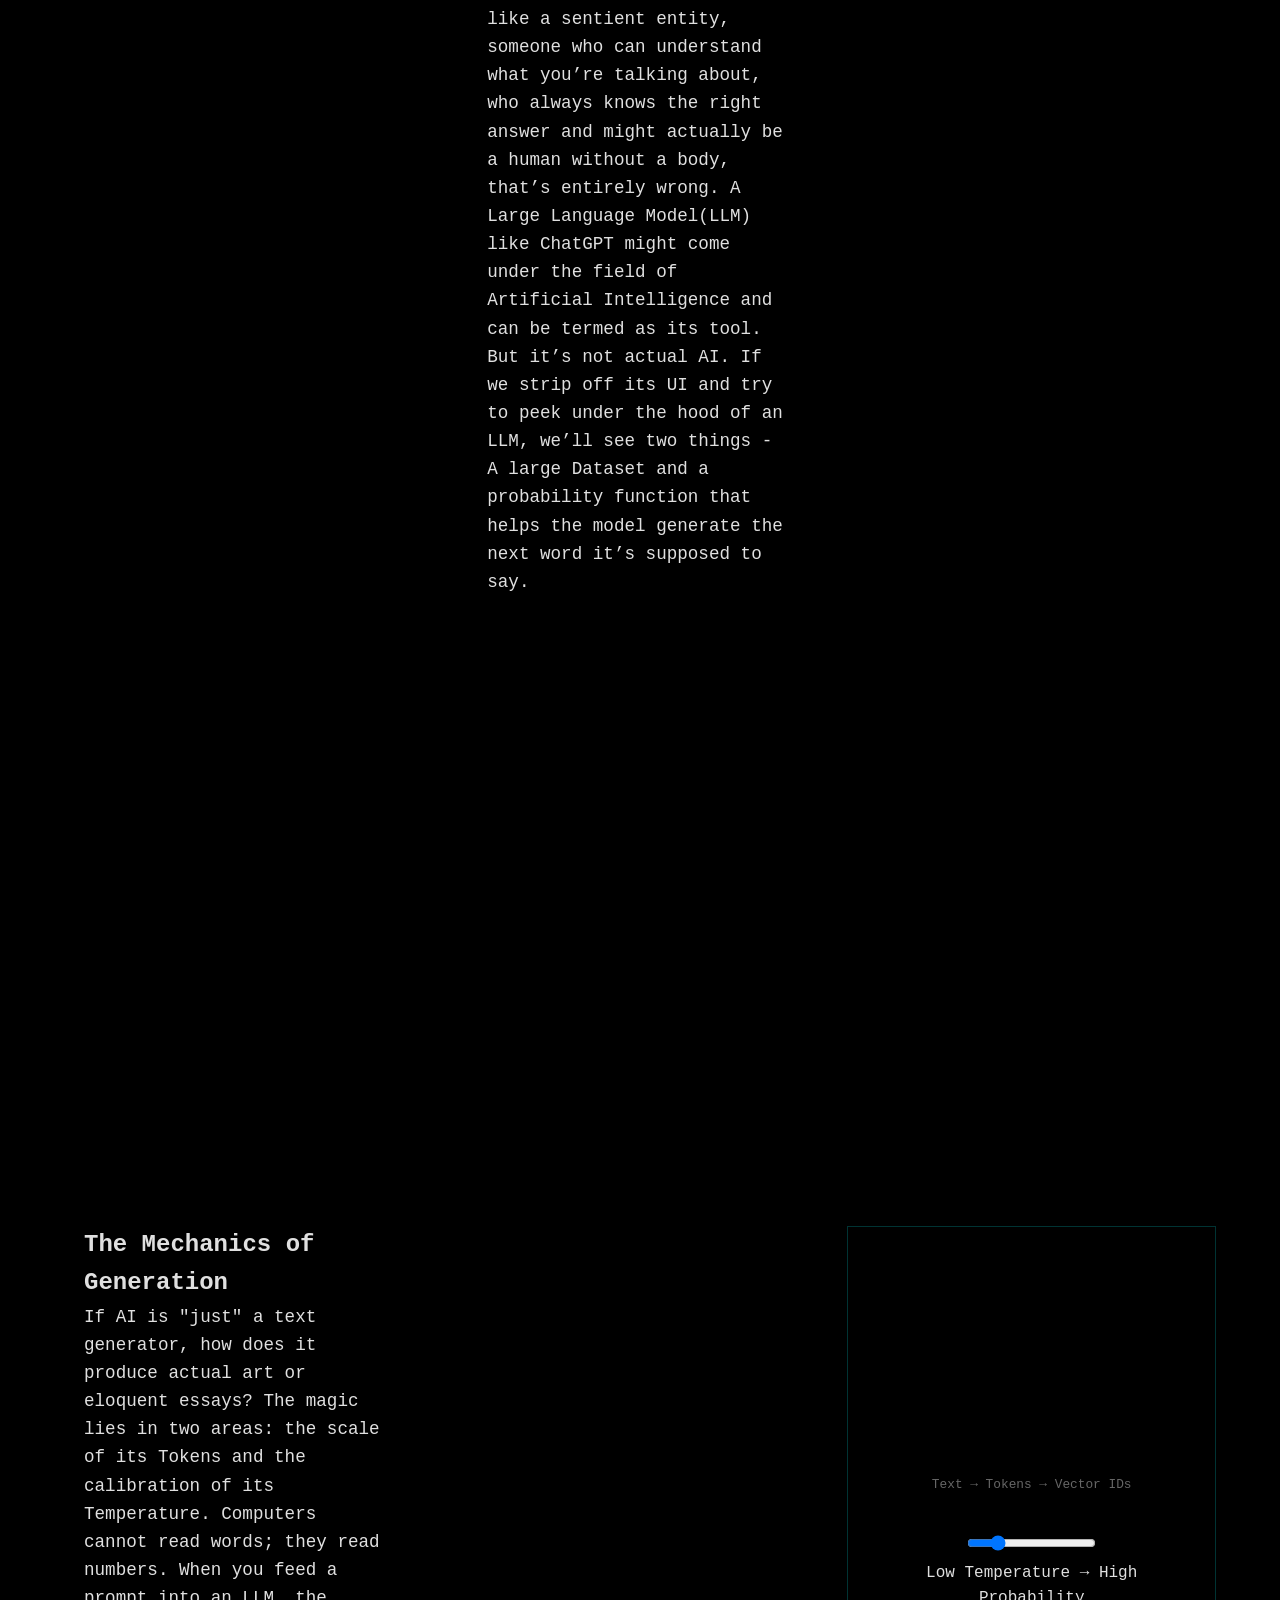
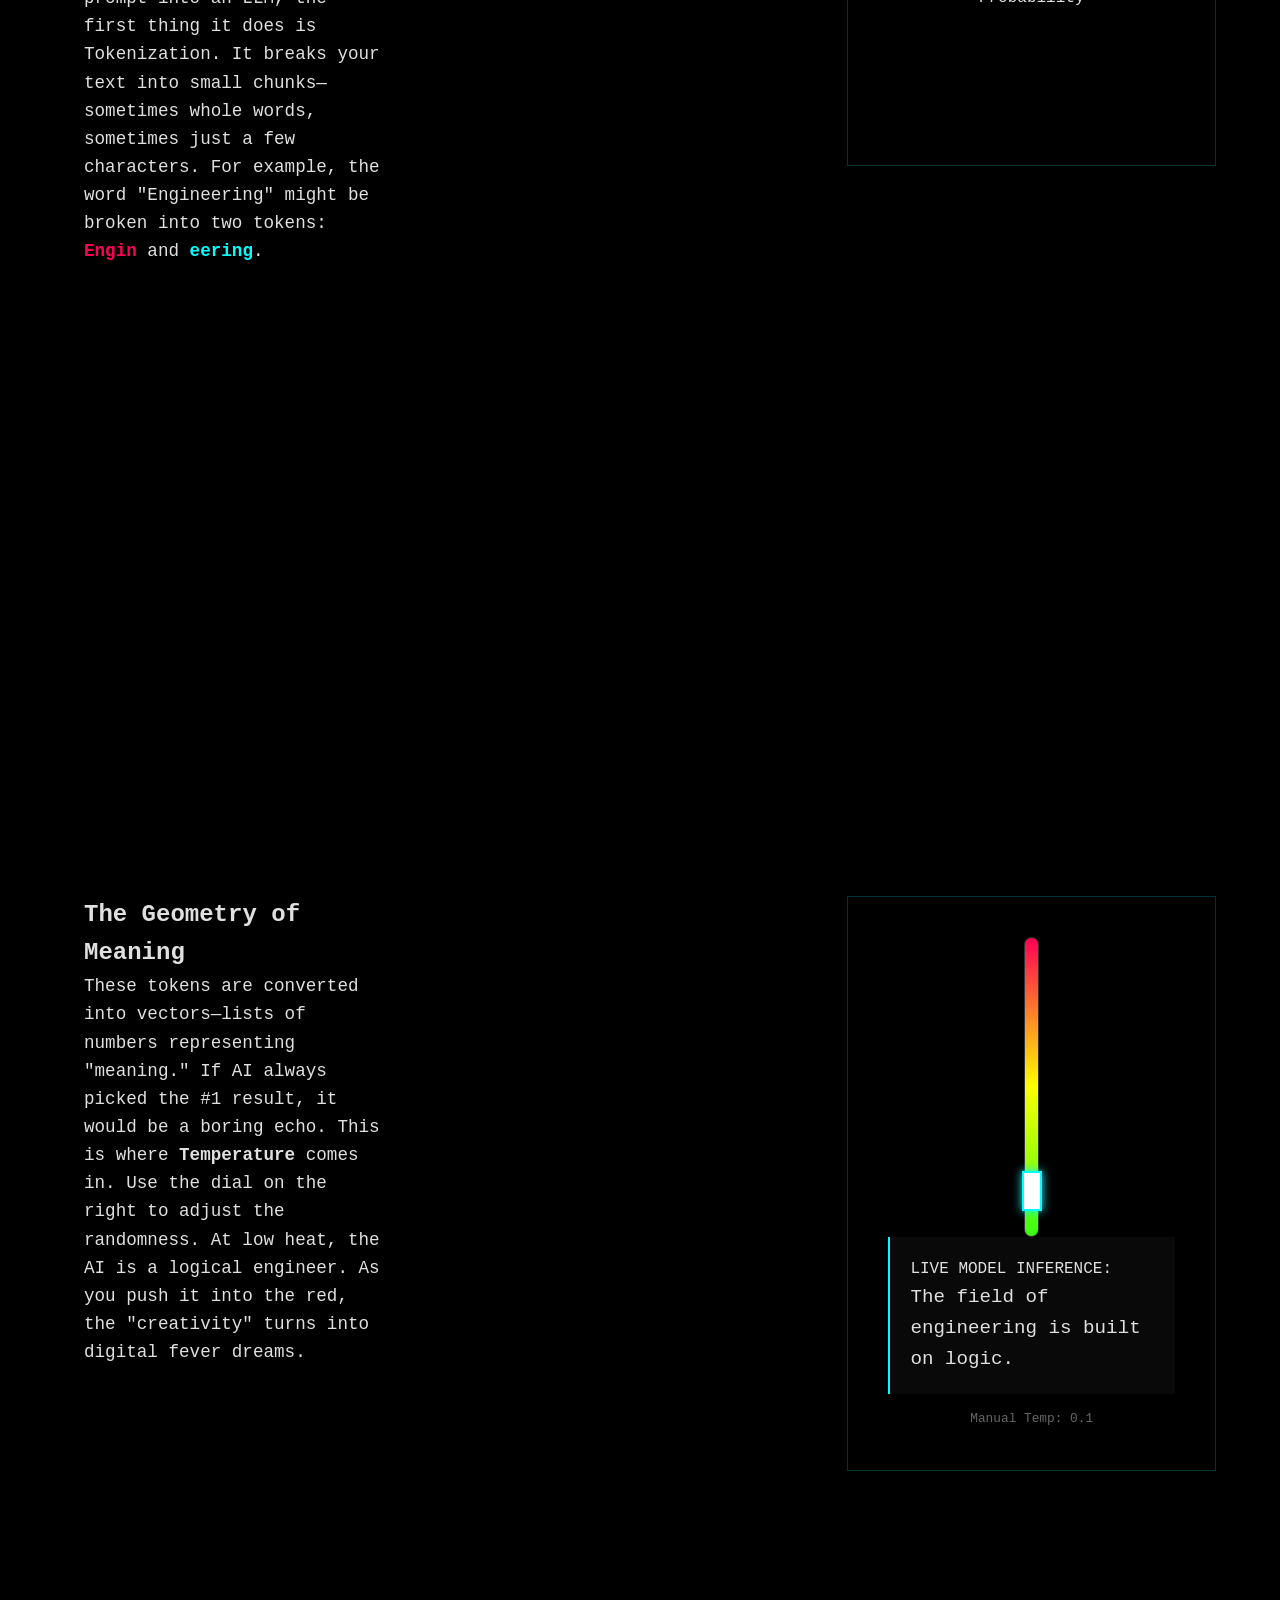
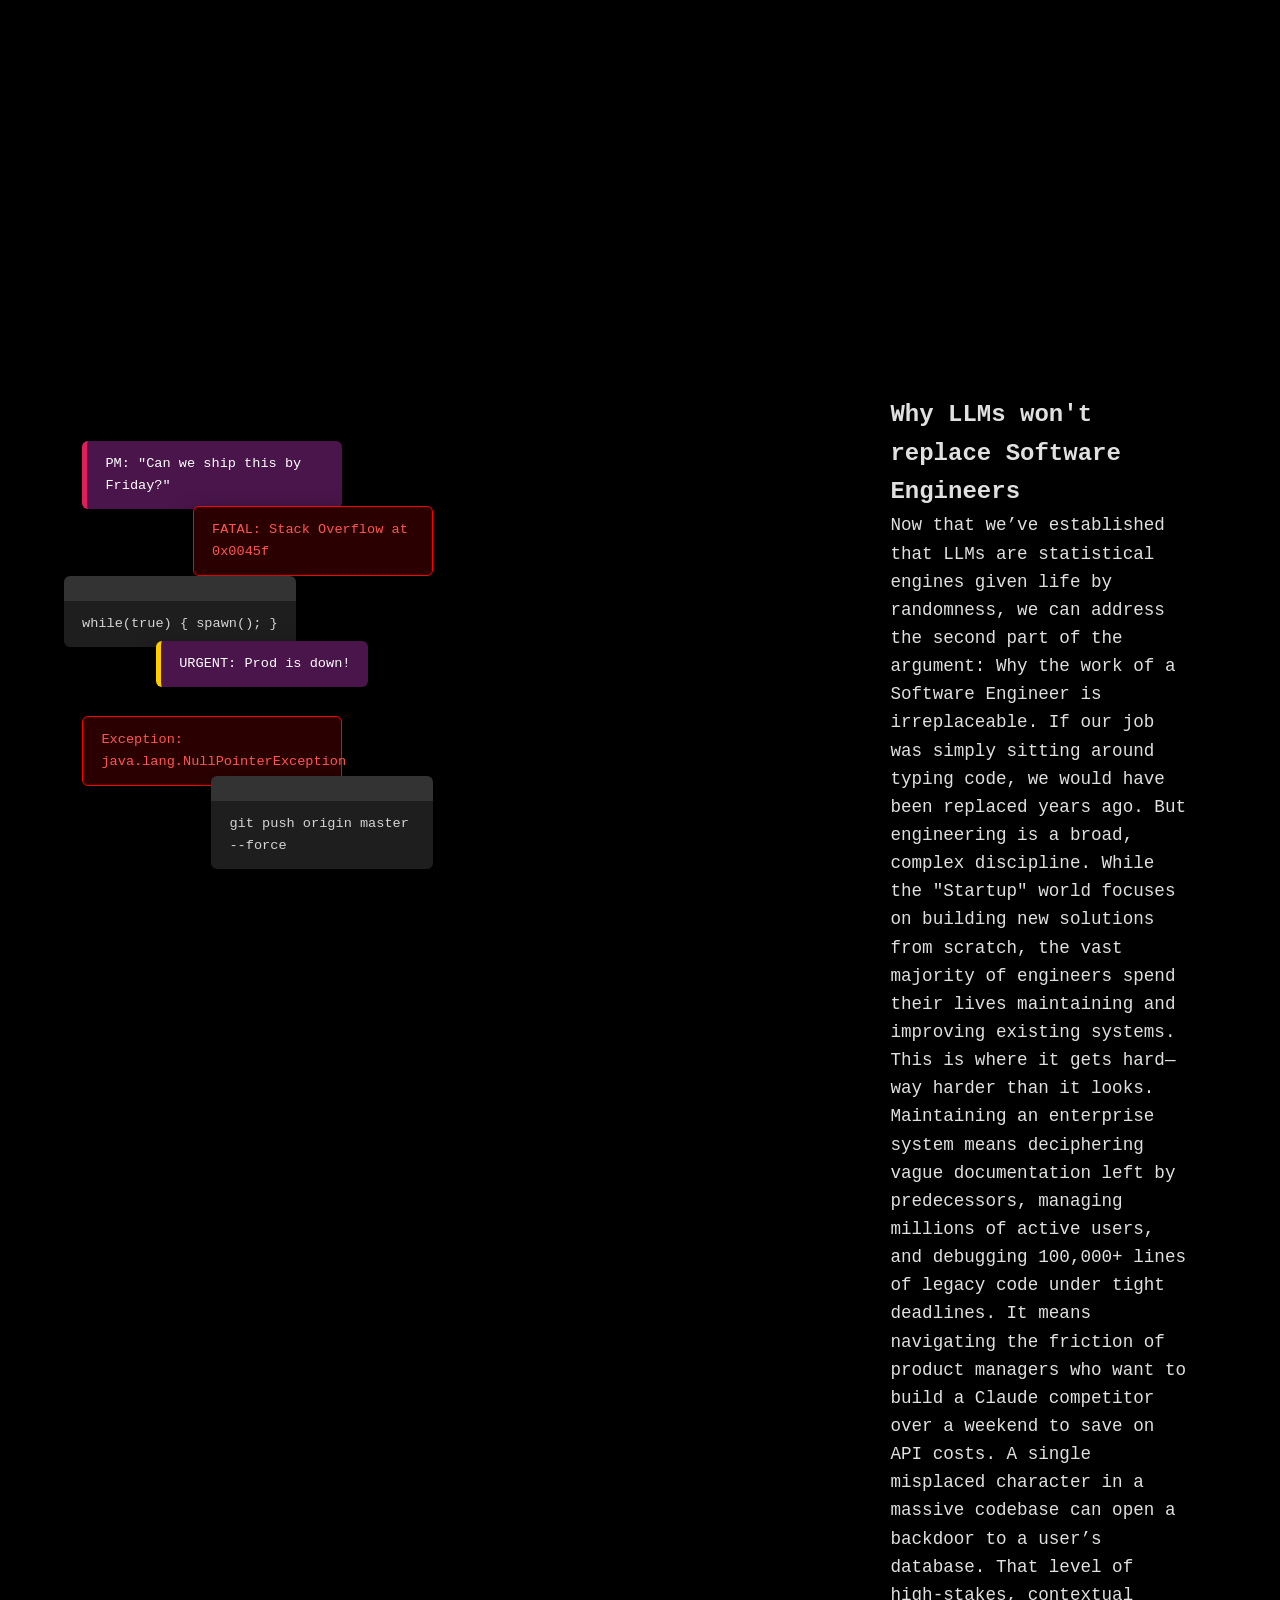
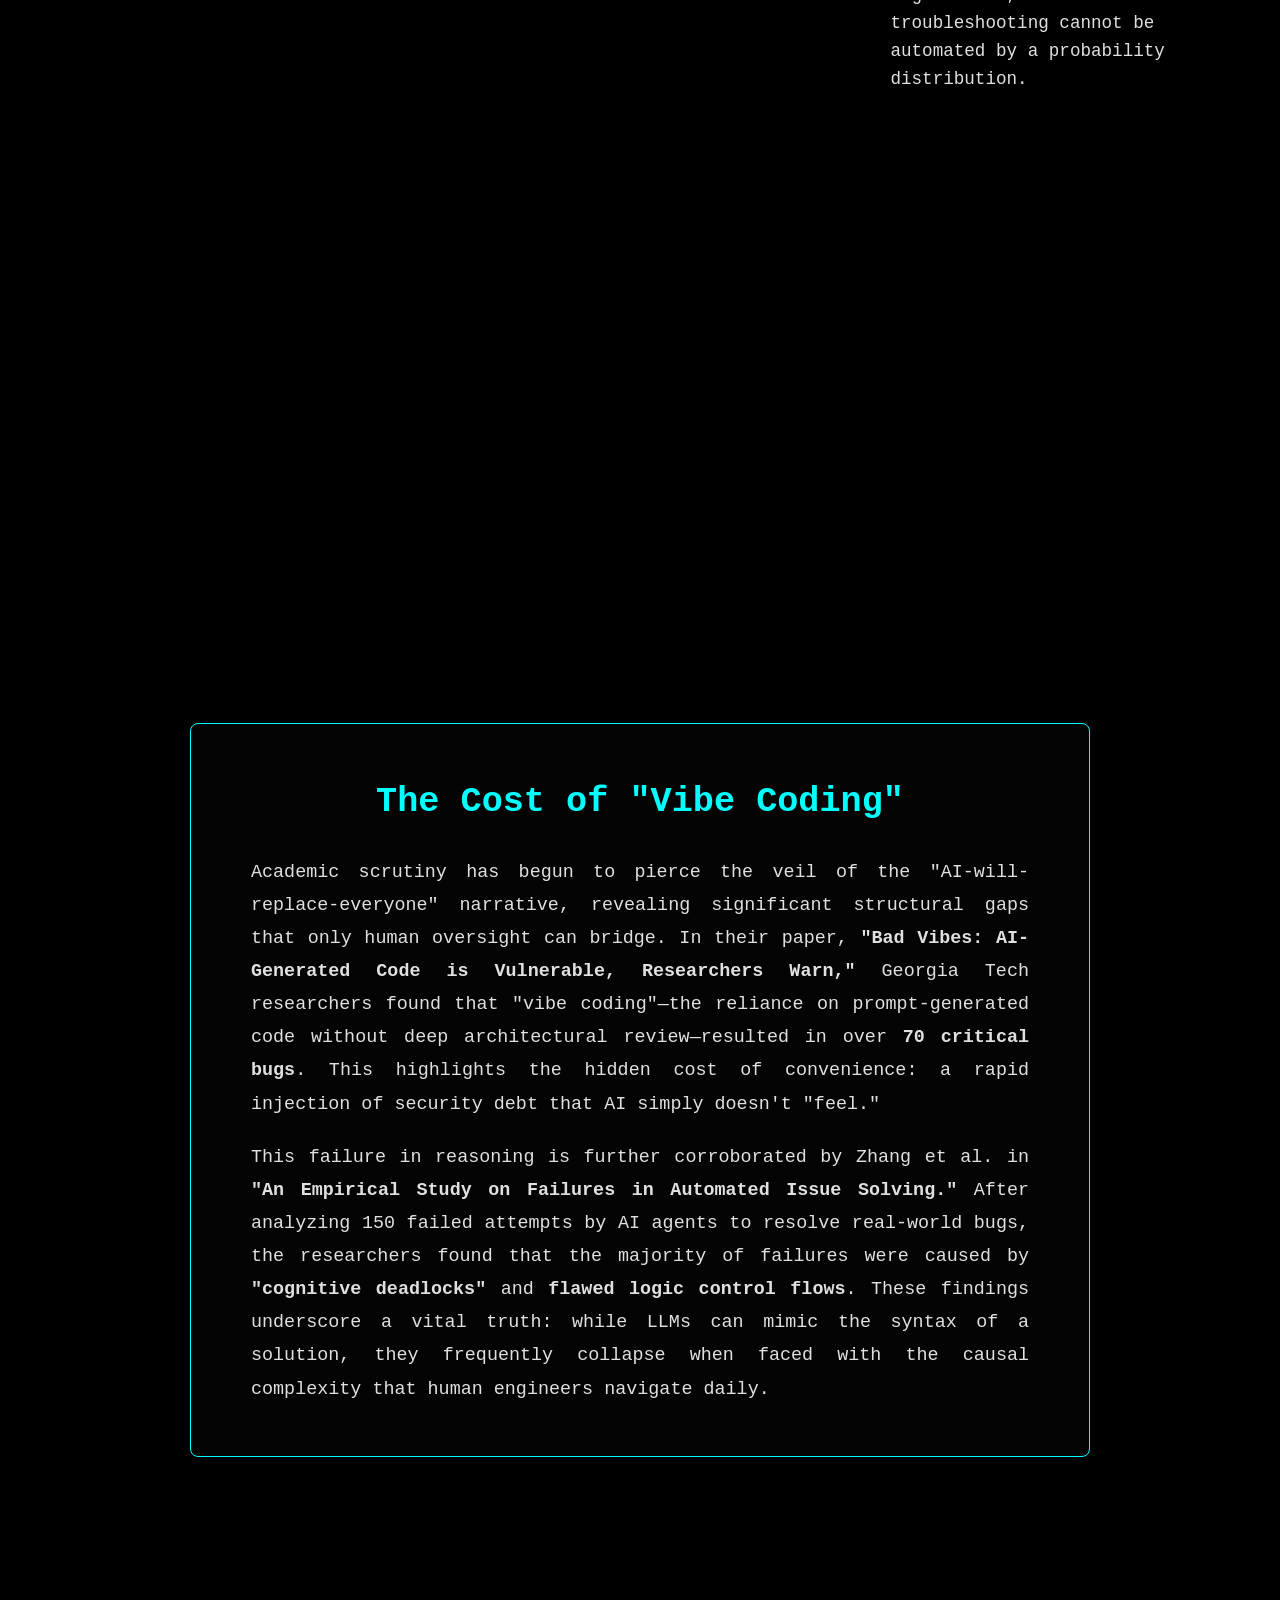
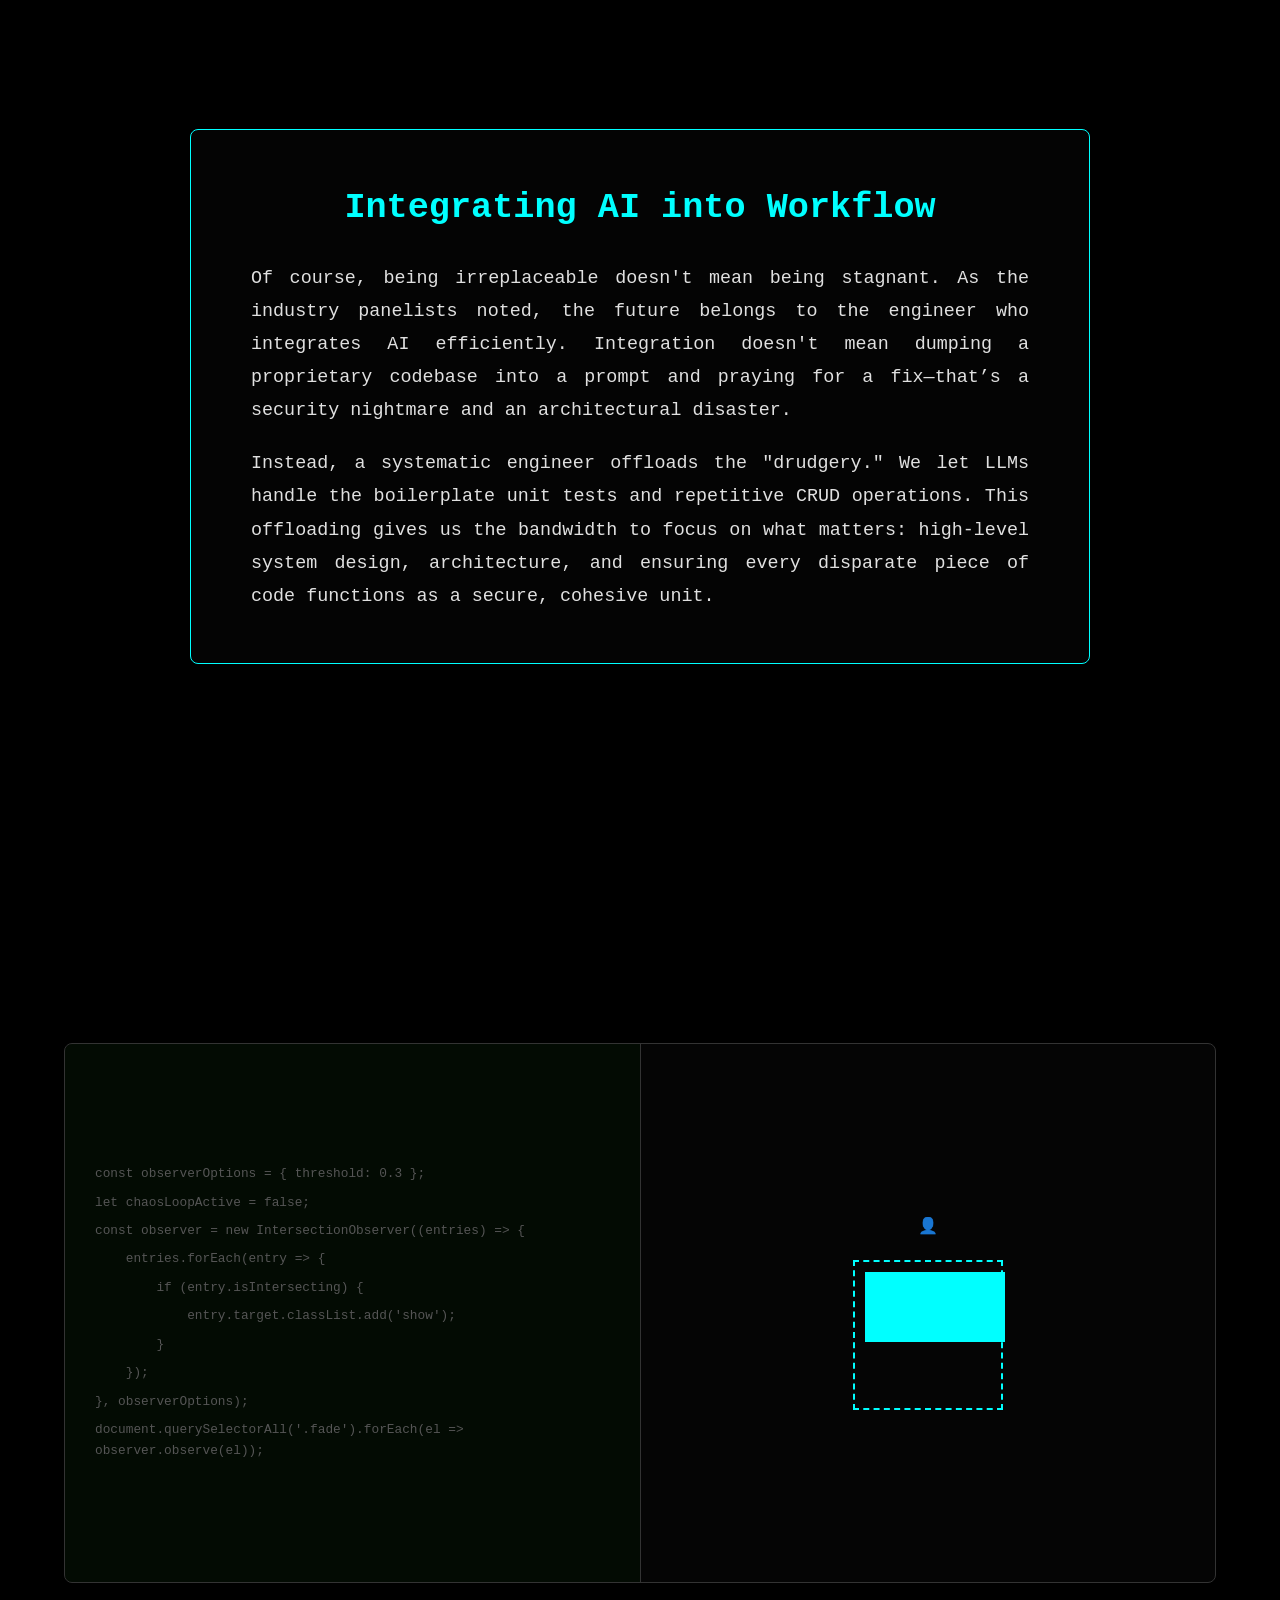
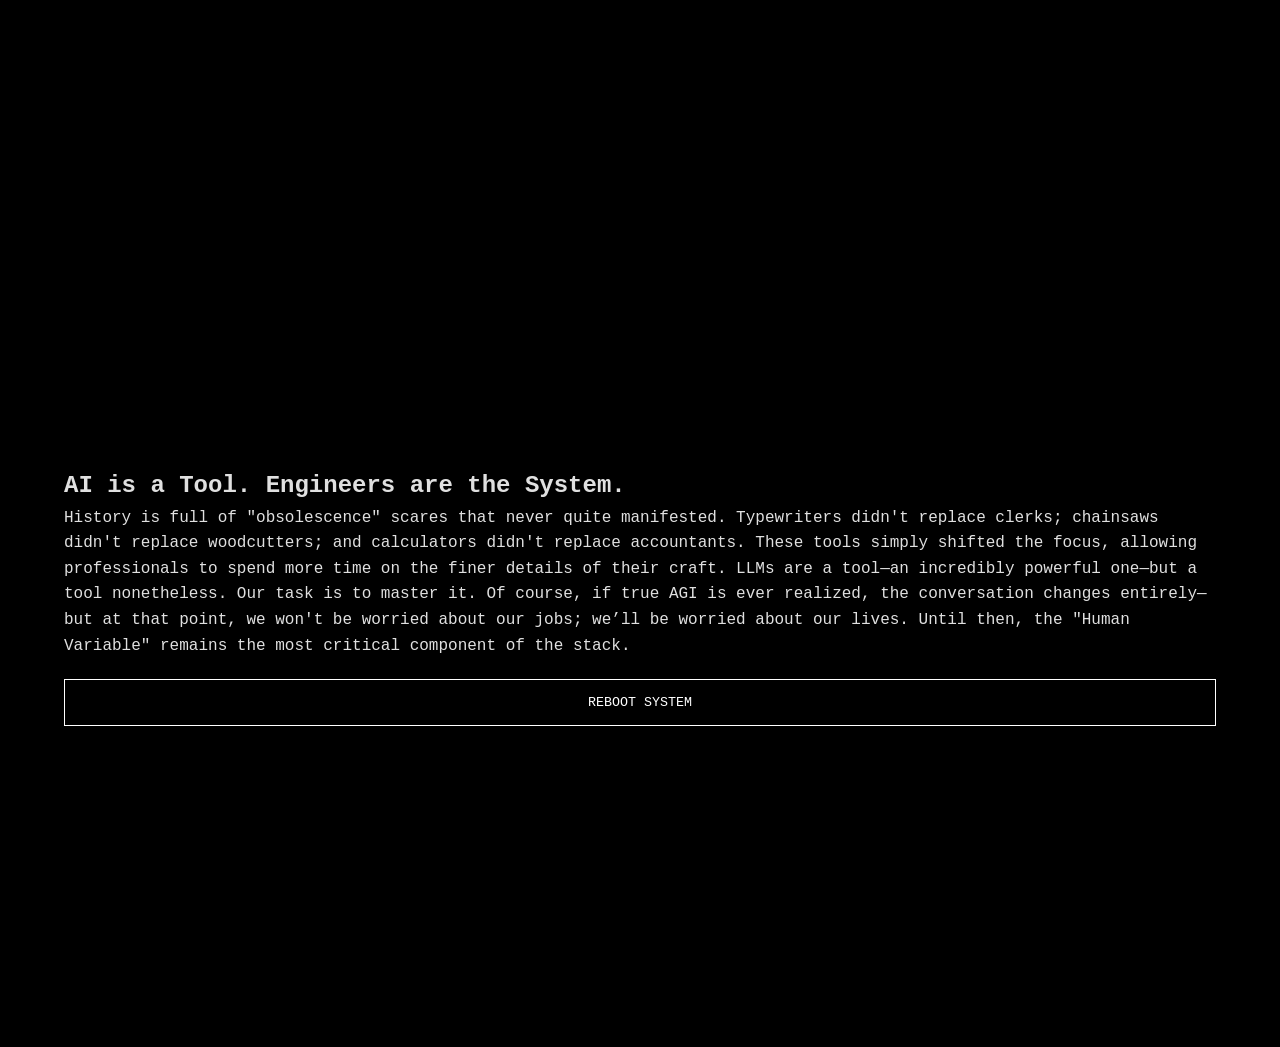
==== commit ed7806d1: "Blah blah" ====
--- a/src/index.html
+++ b/src/index.html
@@ -13,6 +13,7 @@
 <div class="fixed-bg claude-layer"></div>
 <div class="fixed-bg gemini-layer"></div>
 <div class="fixed-bg chatgpt-layer"></div>
+<div class="fixed-bg vibe-coding-layer"></div>
 <div class="fixed-bg navy-layer"></div>
 <div class="fixed-bg iceberg1-layer"></div>
 <div class="fixed-bg black-layer"></div>
@@ -149,6 +150,30 @@
       This is where it gets hard—way harder than it looks. Maintaining an enterprise system means deciphering vague documentation left by predecessors, managing millions of active users, and debugging 100,000+ lines of legacy code under tight deadlines. It means navigating the friction of product managers who want to build a Claude competitor over a weekend to save on API costs. A single misplaced character in a massive codebase can open a backdoor to a user’s database. That level of high-stakes, contextual troubleshooting cannot be automated by a probability distribution.</p>
     </div>
 
+  </div>
+</section>
+
+<section class="section academic-evidence fade">
+  <div class="centered-content">
+    <h2 data-bg="vibe-coding">The Cost of "Vibe Coding"</h2>
+    <p data-bg="vine-coding">
+      Academic scrutiny has begun to pierce the veil of the "AI-will-replace-everyone" narrative, revealing significant structural gaps that only human oversight can bridge. In their paper, <strong>"Bad Vibes: AI-Generated Code is Vulnerable, Researchers Warn,"</strong> Georgia Tech researchers found that "vibe coding"—the reliance on prompt-generated code without deep architectural review—resulted in over <strong>70 critical bugs</strong>. This highlights the hidden cost of convenience: a rapid injection of security debt that AI simply doesn't "feel."
+    </p>
+    <p data-bg="vibe-coding">
+      This failure in reasoning is further corroborated by Zhang et al. in <strong>"An Empirical Study on Failures in Automated Issue Solving."</strong> After analyzing 150 failed attempts by AI agents to resolve real-world bugs, the researchers found that the majority of failures were caused by <strong>"cognitive deadlocks"</strong> and <strong>flawed logic control flows</strong>. These findings underscore a vital truth: while LLMs can mimic the syntax of a solution, they frequently collapse when faced with the causal complexity that human engineers navigate daily.
+    </p>
+  </div>
+</section>
+
+<section class="section integration-workflow fade">
+  <div class="centered-content">
+    <h2 data-bg="navy">Integrating AI into Workflow</h2>
+    <p data-bg="navy">
+      Of course, being irreplaceable doesn't mean being stagnant. As the industry panelists noted, the future belongs to the engineer who integrates AI efficiently. Integration doesn't mean dumping a proprietary codebase into a prompt and praying for a fix—that’s a security nightmare and an architectural disaster.
+    </p>
+    <p data-bg="navy">
+      Instead, a systematic engineer offloads the "drudgery." We let LLMs handle the boilerplate unit tests and repetitive CRUD operations. This offloading gives us the bandwidth to focus on what matters: high-level system design, architecture, and ensuring every disparate piece of code functions as a secure, cohesive unit.
+    </p>
   </div>
 </section>
 
--- a/src/styles.css
+++ b/src/styles.css
@@ -438,4 +438,39 @@
 
 /* Trigger the puzzle pieces right after the code finishes appearing */
 .puzzle-section.trigger-anim .piece.p1 { top: 5px; left: 5px; opacity: 1; transform: rotate(0); transition-delay: 1.3s; }
-.puzzle-section.trigger-anim .piece.p2 { top: 5px; left: 75px; opacity: 1; transform: rotate(0); transition-delay: 1.8s; }+.puzzle-section.trigger-anim .piece.p2 { top: 5px; left: 75px; opacity: 1; transform: rotate(0); transition-delay: 1.8s; }
+
+/* --- SECTION 4.5: VIBE CODING BACKGROUND & CENTERED LAYOUT --- */
+.vibe-coding-layer {
+    background-image: url("vine-coding-bugs.png");
+    /* The Javascript data-bg logic will automatically handle fading this in and out */
+}
+
+.centered-content {
+    width: 85%;
+    max-width: 900px;
+    margin: 0 auto;
+    text-align: center;
+    background: rgba(5, 5, 5, 0.85); /* Dark semi-transparent box for readability */
+    padding: 50px 60px;
+    border: 1px solid var(--accent-color);
+    border-radius: 8px;
+    box-shadow: 0 10px 30px rgba(0, 0, 0, 0.8);
+}
+
+.centered-content h2 {
+    color: var(--accent-color);
+    margin-bottom: 25px;
+    font-size: 2.2rem;
+}
+
+.centered-content p {
+    font-size: 1.15rem;
+    line-height: 1.8;
+    margin-bottom: 20px; /* Overrides the massive 50vh scroll margin from the split layout */
+    text-align: justify; /* Gives the academic text a clean, blocky look */
+}
+
+.centered-content p:last-child {
+    margin-bottom: 0;
+}
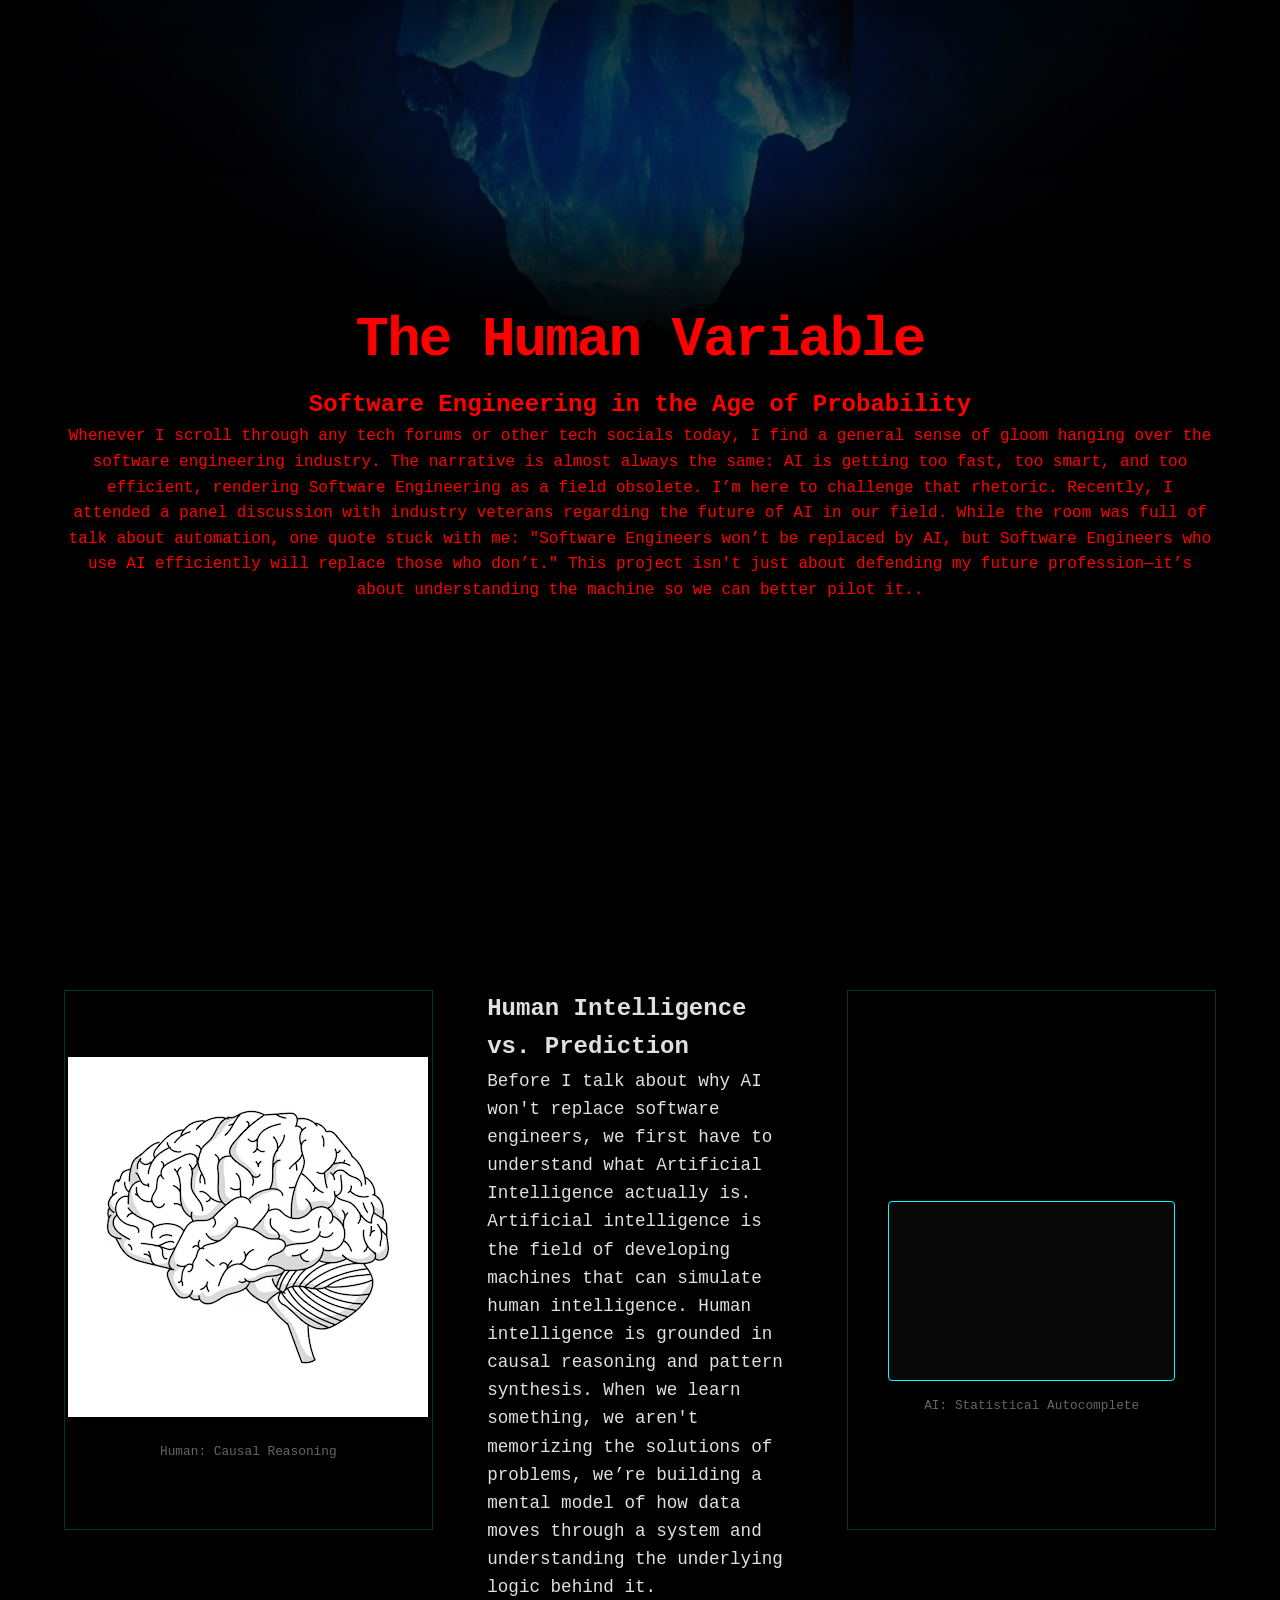
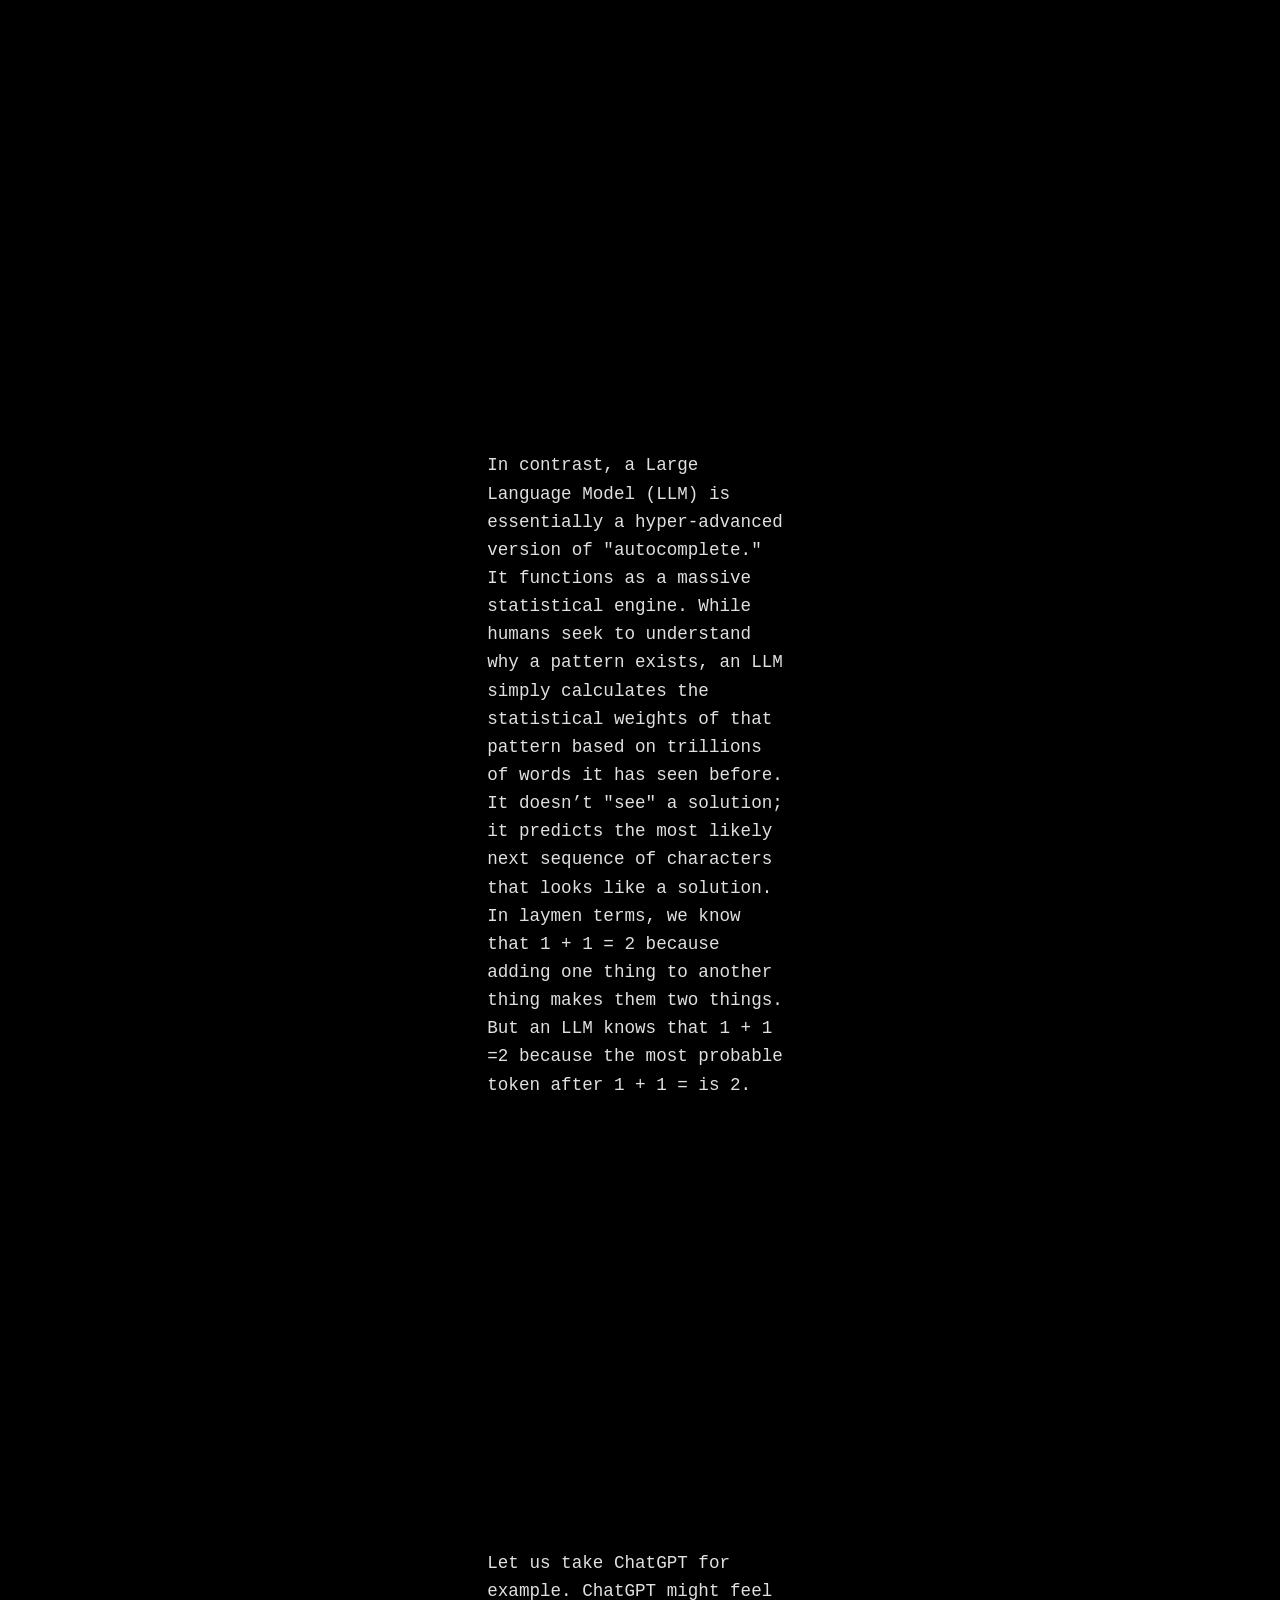
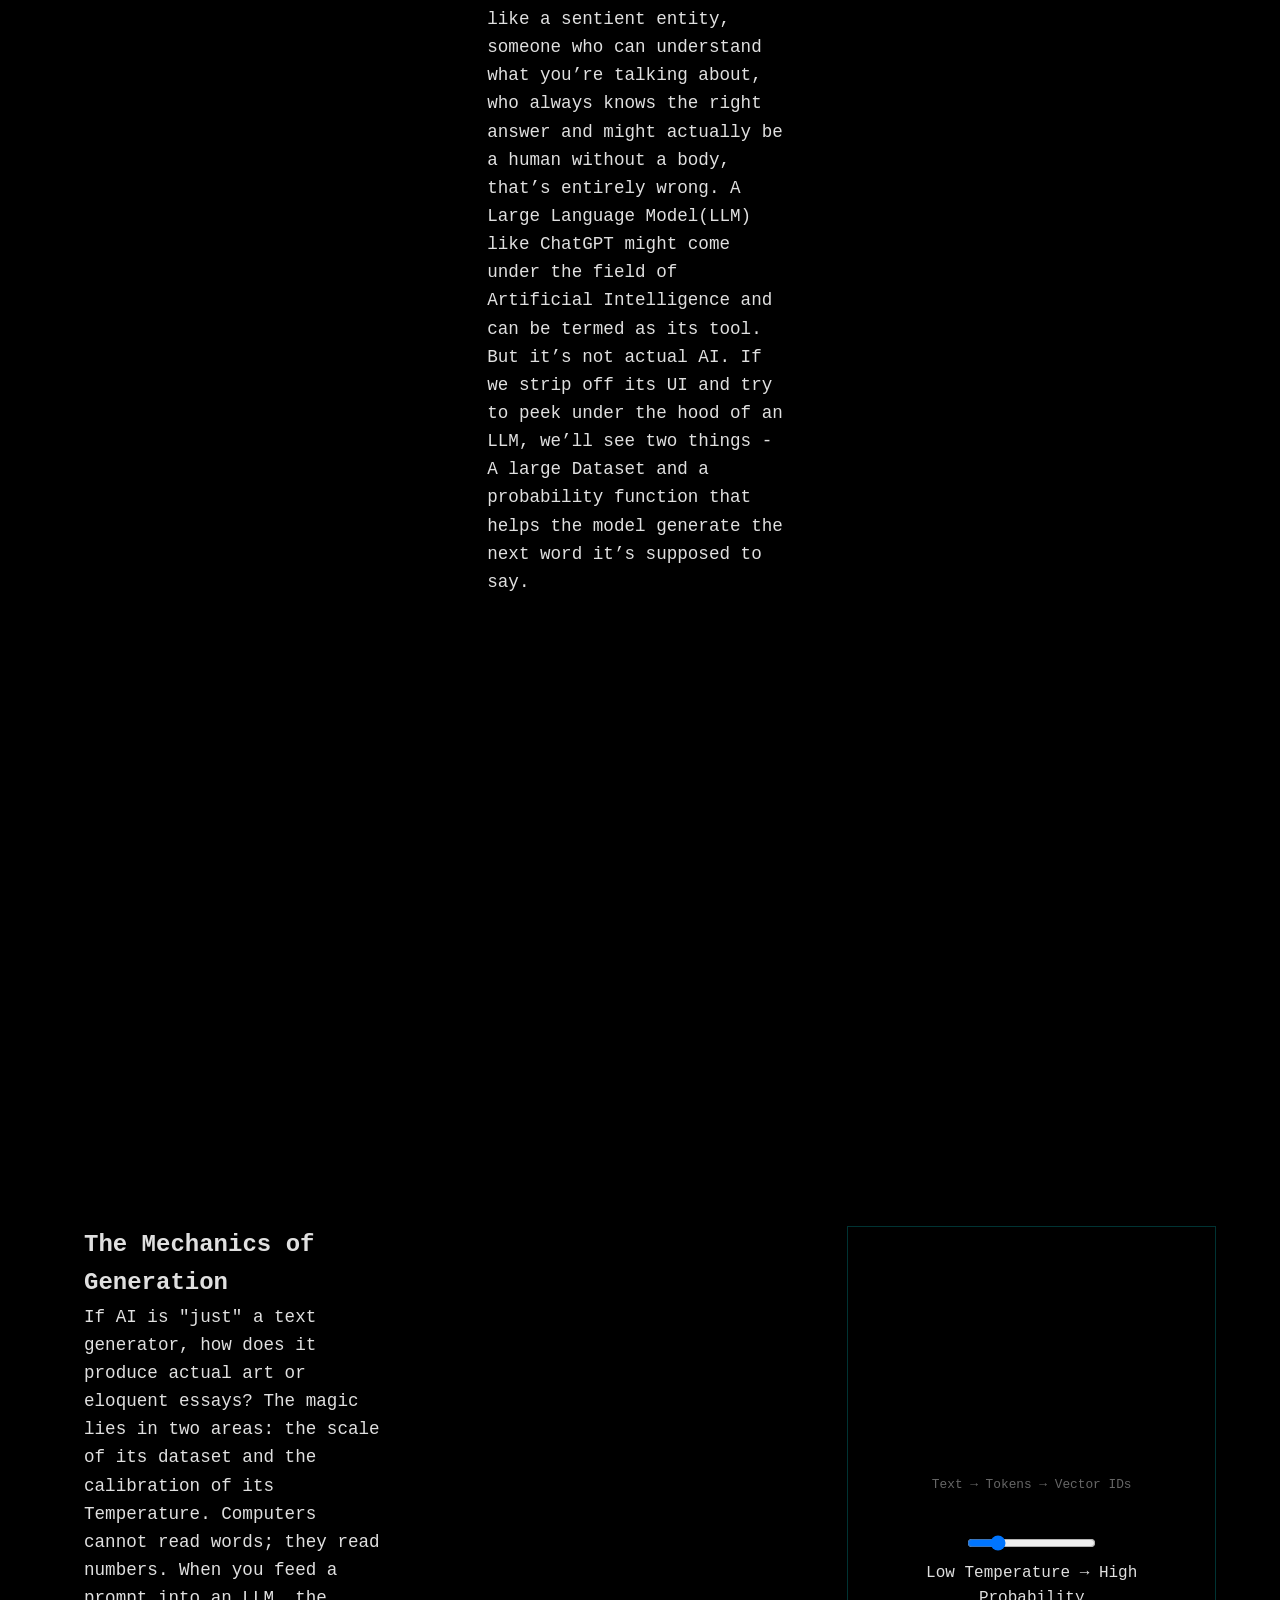
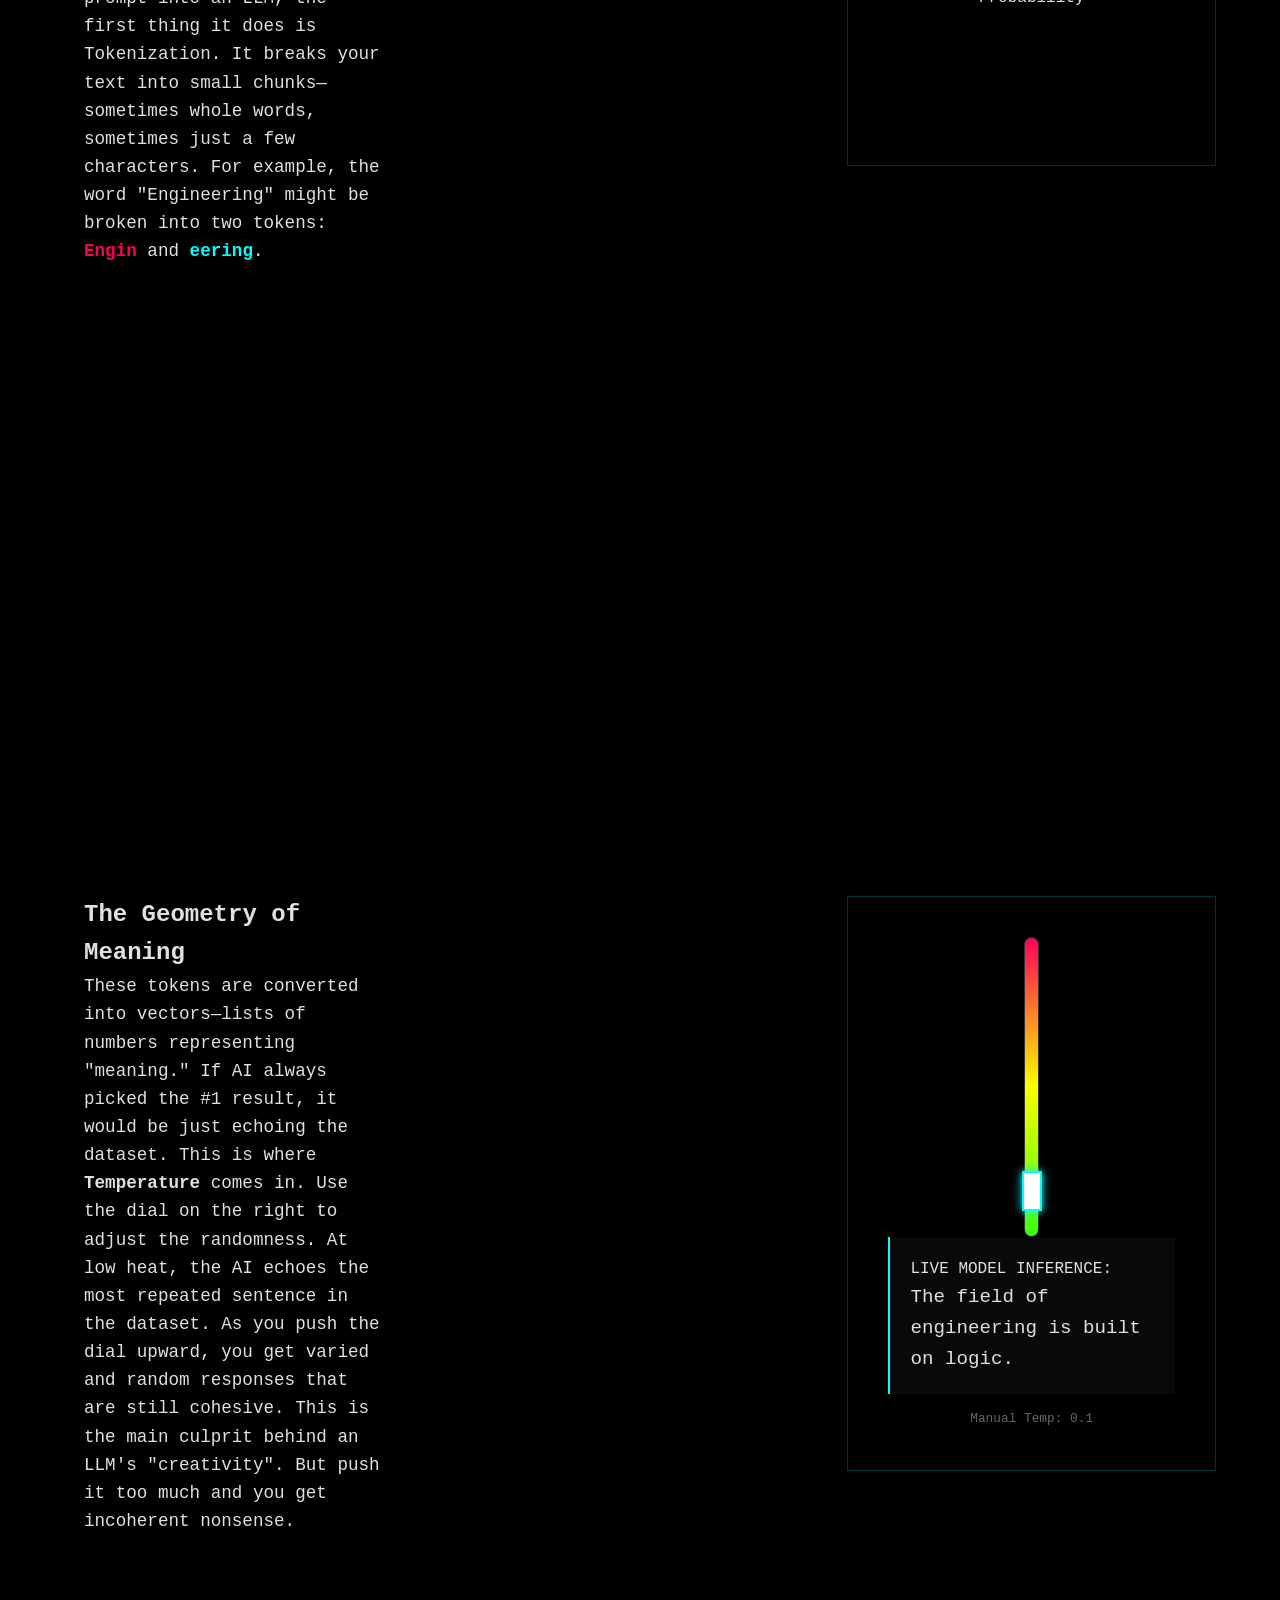
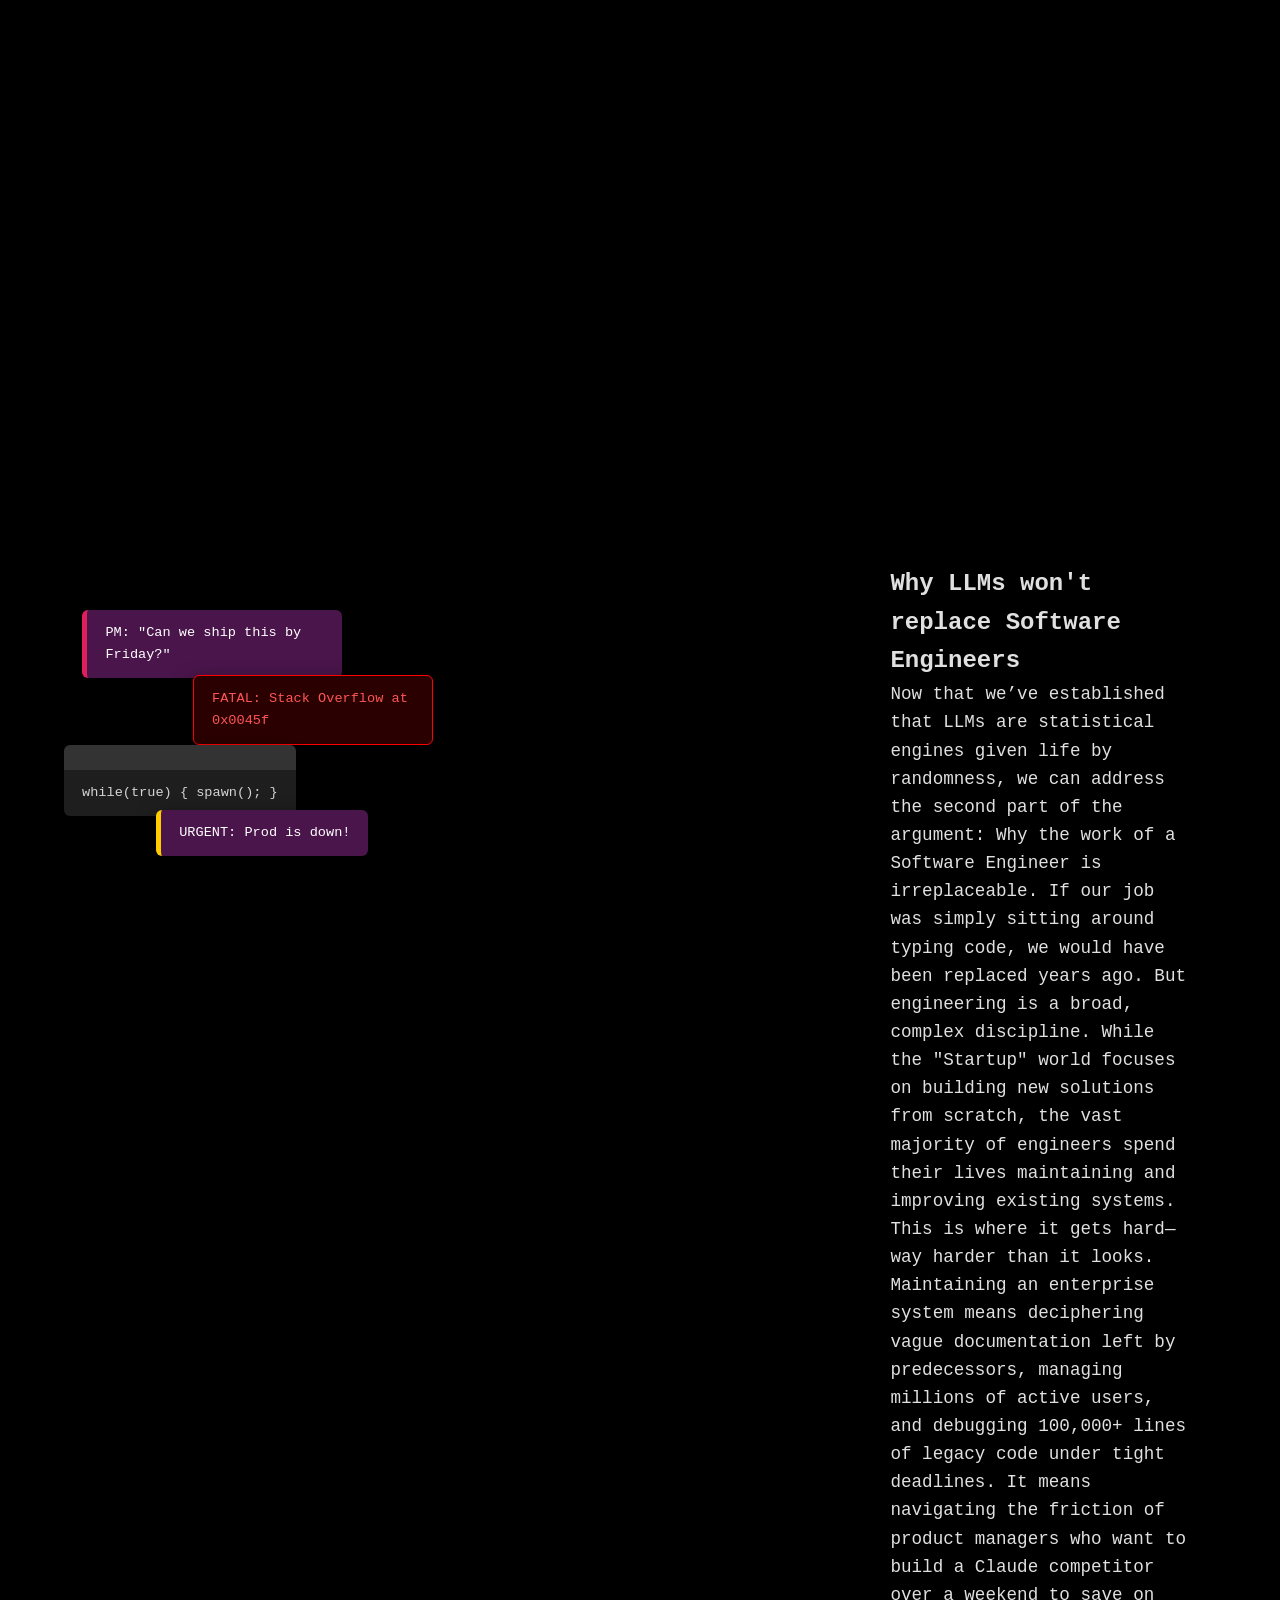
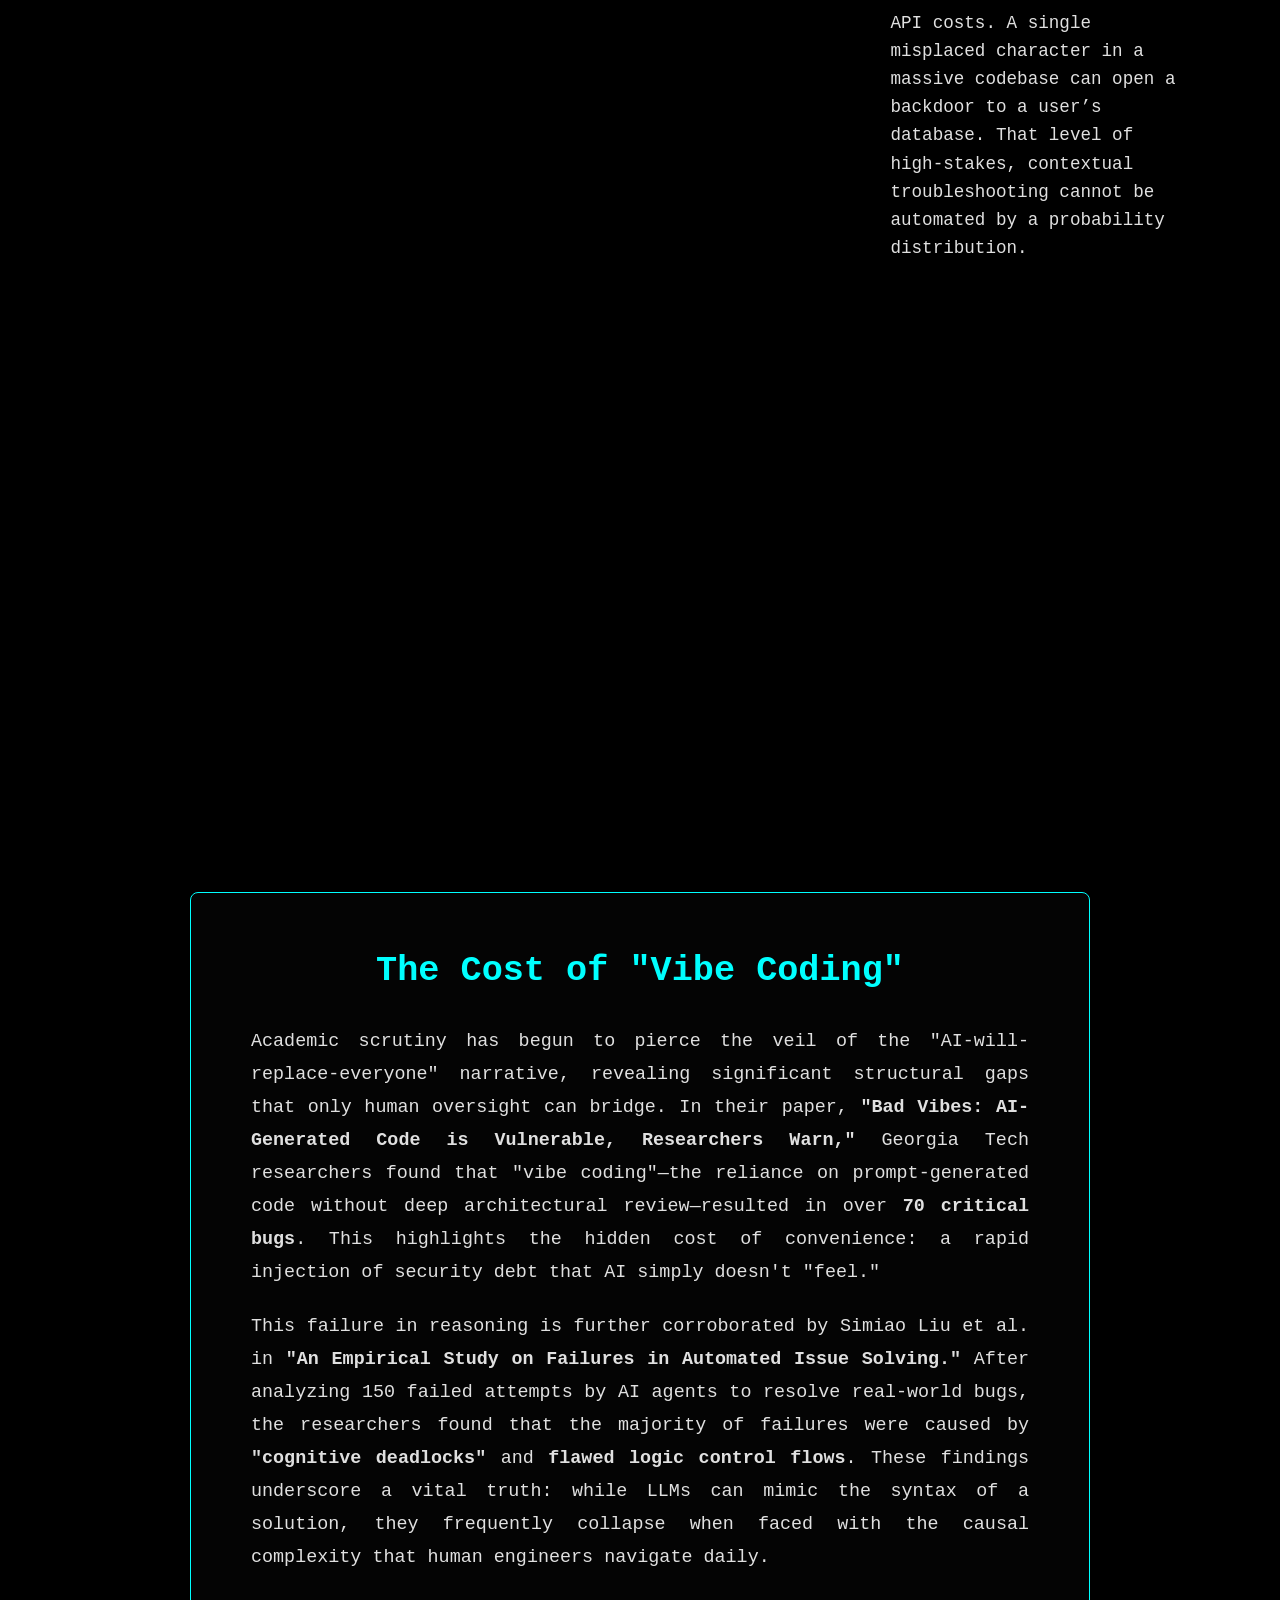
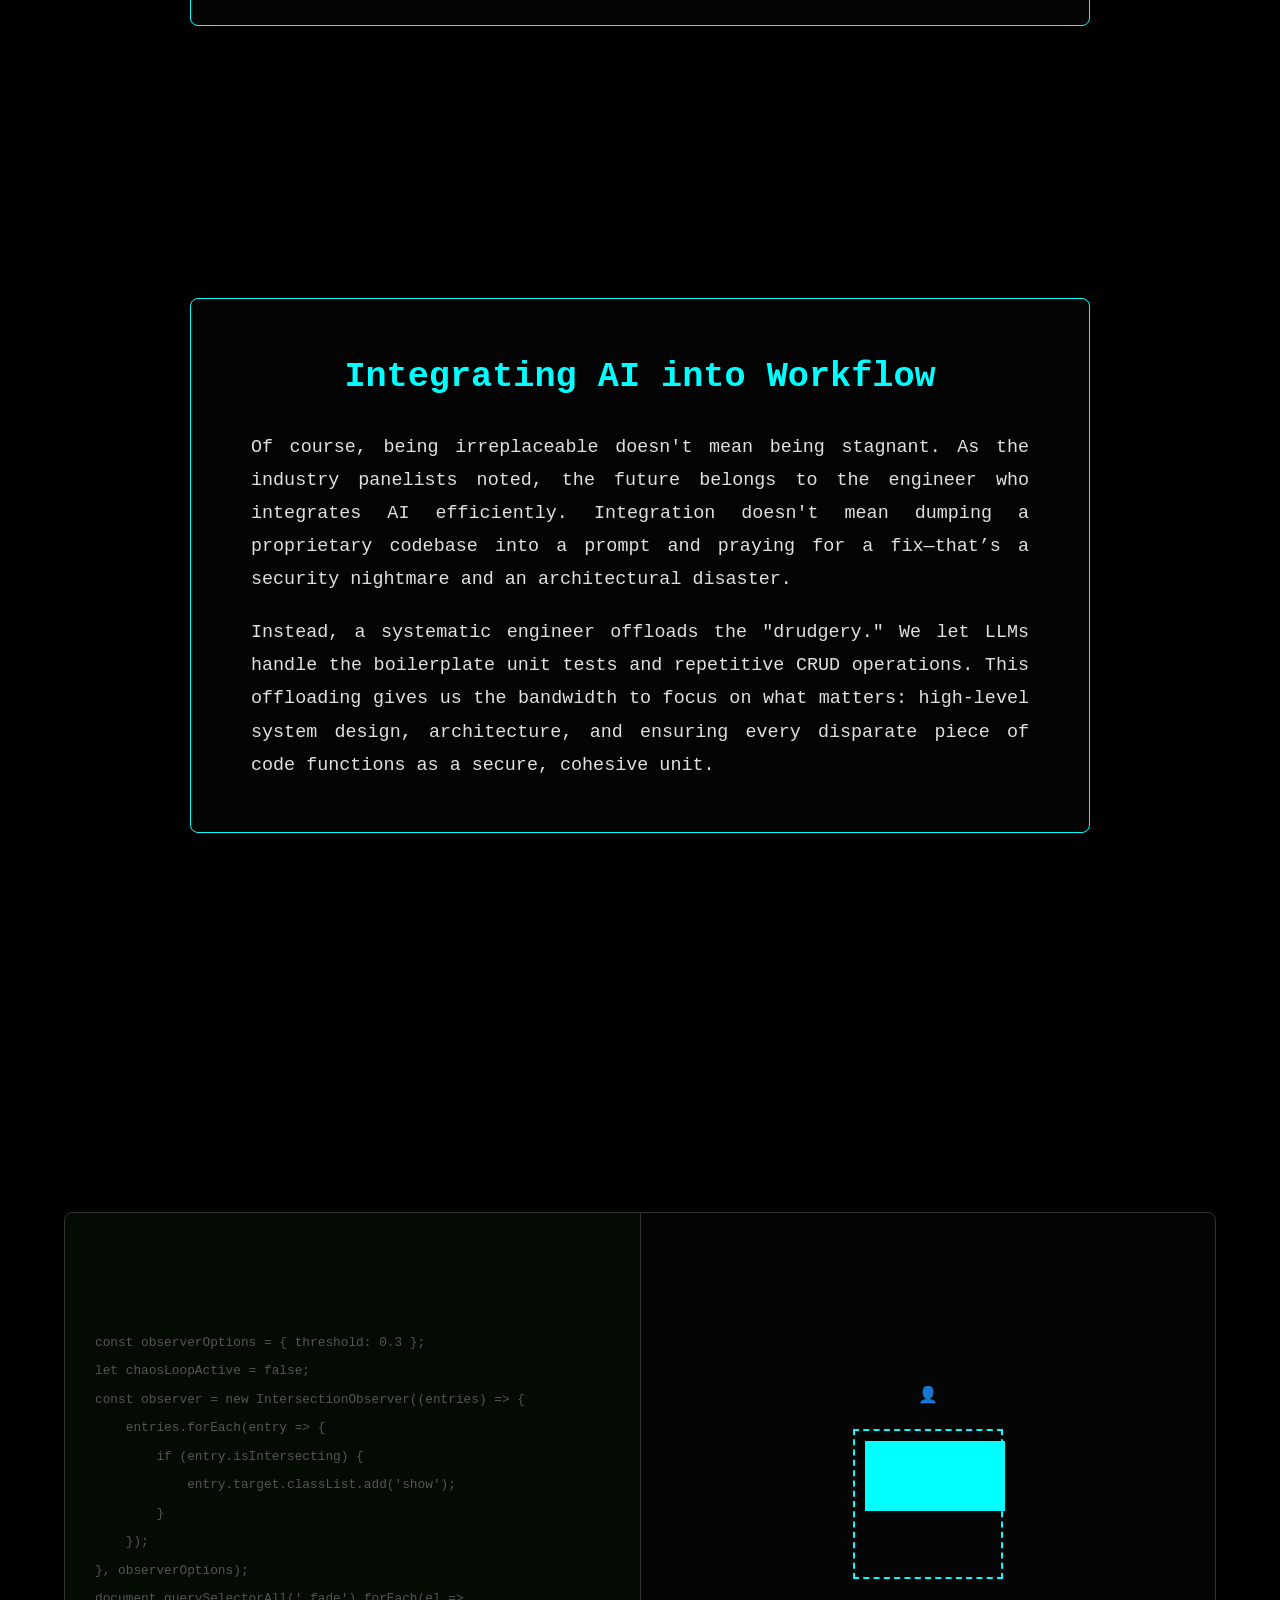
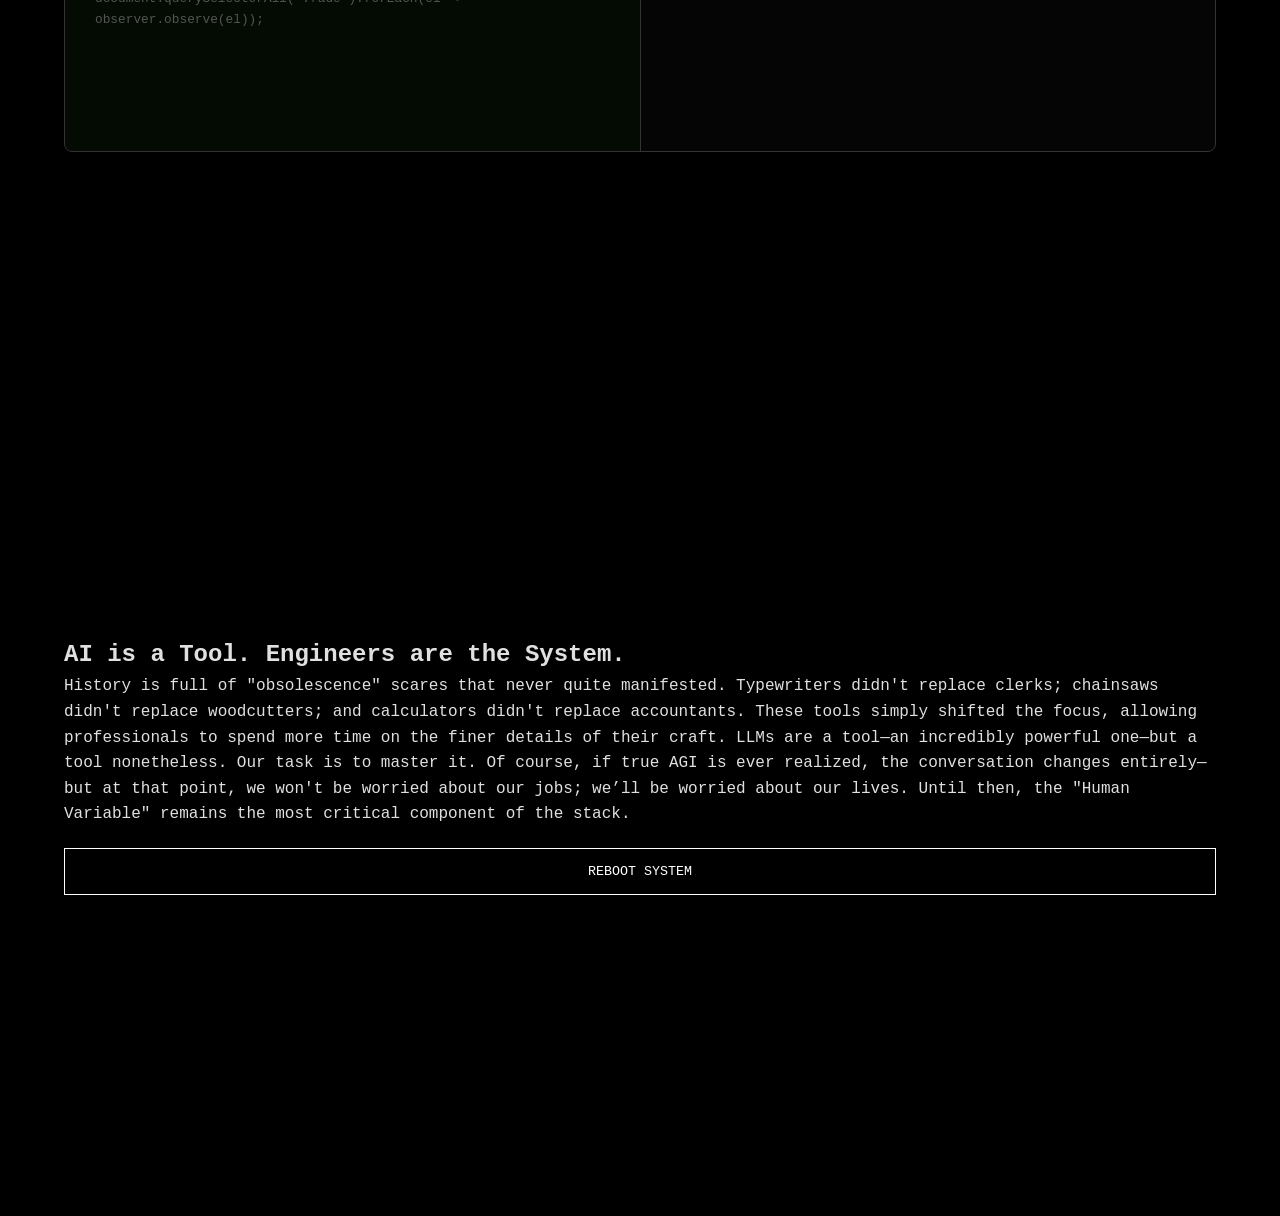
==== commit 95718741: "Blah blah blah" ====
--- a/src/index.html
+++ b/src/index.html
@@ -72,7 +72,7 @@
 
     <div class="narrative-center">
       <h2 data-bg="navy">The Mechanics of Generation</h2>
-      <p data-bg="navy">If AI is "just" a text generator, how does it produce actual art or eloquent essays? The magic lies in two areas: the scale of its Tokens and the calibration of its Temperature.
+      <p data-bg="navy">If AI is "just" a text generator, how does it produce actual art or eloquent essays? The magic lies in two areas: the scale of its dataset and the calibration of its Temperature.
       Computers cannot read words; they read numbers. When you feed a prompt into an LLM, the first thing it does is Tokenization. It breaks your text into small chunks—sometimes whole words, sometimes just a few characters. For example, the word "Engineering" might be broken into two tokens: <span style="color: #ff0055; font-weight: bold;">Engin</span> and <span style="color: var(--accent-color); font-weight: bold;">eering</span>.</p>
     </div>
 
@@ -106,8 +106,9 @@
 
     <div class="narrative-center">
       <h2 data-bg="navy">The Geometry of Meaning</h2>
-      <p data-bg="navy">These tokens are converted into vectors—lists of numbers representing "meaning." If AI always picked the #1 result, it would be a boring echo. This is where <strong>Temperature</strong> comes in.
-      Use the dial on the right to adjust the randomness. At low heat, the AI is a logical engineer. As you push it into the red, the "creativity" turns into digital fever dreams.</p>
+      <p data-bg="navy">These tokens are converted into vectors—lists of numbers representing "meaning." If AI always picked the #1 result, it would be just echoing the dataset. This is where <strong>Temperature</strong> comes in.
+      Use the dial on the right to adjust the randomness. At low heat, the AI echoes the most repeated sentence in the dataset. As you push the dial upward, you get varied and random responses that are still cohesive. This is the main culprit behind an LLM's "creativity".
+      But push it too much and you get incoherent nonsense.</p>
     </div>
 
     <div class="visual-side">
@@ -146,7 +147,7 @@
 
     <div class="narrative-center">
       <h2 data-bg="iceberg1">Why LLMs won't replace Software Engineers</h2>
-      <p data-bg="black">Now that we’ve established that LLMs are statistical engines given life by randomness, we can address the second part of the argument: Why the work of a Software Engineer is irreplaceable. If our job was simply sitting around typing code, we would have been replaced years ago. But engineering is a broad, complex discipline. While the "Startup" world focuses on building new solutions from scratch, the vast majority of engineers spend their lives maintaining and improving existing systems.
+      <p data-bg="iceberg1">Now that we’ve established that LLMs are statistical engines given life by randomness, we can address the second part of the argument: Why the work of a Software Engineer is irreplaceable. If our job was simply sitting around typing code, we would have been replaced years ago. But engineering is a broad, complex discipline. While the "Startup" world focuses on building new solutions from scratch, the vast majority of engineers spend their lives maintaining and improving existing systems.
       This is where it gets hard—way harder than it looks. Maintaining an enterprise system means deciphering vague documentation left by predecessors, managing millions of active users, and debugging 100,000+ lines of legacy code under tight deadlines. It means navigating the friction of product managers who want to build a Claude competitor over a weekend to save on API costs. A single misplaced character in a massive codebase can open a backdoor to a user’s database. That level of high-stakes, contextual troubleshooting cannot be automated by a probability distribution.</p>
     </div>
 
@@ -160,7 +161,7 @@
       Academic scrutiny has begun to pierce the veil of the "AI-will-replace-everyone" narrative, revealing significant structural gaps that only human oversight can bridge. In their paper, <strong>"Bad Vibes: AI-Generated Code is Vulnerable, Researchers Warn,"</strong> Georgia Tech researchers found that "vibe coding"—the reliance on prompt-generated code without deep architectural review—resulted in over <strong>70 critical bugs</strong>. This highlights the hidden cost of convenience: a rapid injection of security debt that AI simply doesn't "feel."
     </p>
     <p data-bg="vibe-coding">
-      This failure in reasoning is further corroborated by Zhang et al. in <strong>"An Empirical Study on Failures in Automated Issue Solving."</strong> After analyzing 150 failed attempts by AI agents to resolve real-world bugs, the researchers found that the majority of failures were caused by <strong>"cognitive deadlocks"</strong> and <strong>flawed logic control flows</strong>. These findings underscore a vital truth: while LLMs can mimic the syntax of a solution, they frequently collapse when faced with the causal complexity that human engineers navigate daily.
+      This failure in reasoning is further corroborated by Simiao Liu et al. in <strong>"An Empirical Study on Failures in Automated Issue Solving."</strong> After analyzing 150 failed attempts by AI agents to resolve real-world bugs, the researchers found that the majority of failures were caused by <strong>"cognitive deadlocks"</strong> and <strong>flawed logic control flows</strong>. These findings underscore a vital truth: while LLMs can mimic the syntax of a solution, they frequently collapse when faced with the causal complexity that human engineers navigate daily.
     </p>
   </div>
 </section>
@@ -202,8 +203,8 @@
 </section>
 
 <section class="section outro fade">
-  <h2>AI is a Tool. Engineers are the System.</h2>
-  <p>History is full of "obsolescence" scares that never quite manifested. Typewriters didn't replace clerks; chainsaws didn't replace woodcutters; and calculators didn't replace accountants. These tools simply shifted the focus, allowing professionals to spend more time on the finer details of their craft. LLMs are a tool—an incredibly powerful one—but a tool nonetheless. Our task is to master it. Of course, if true AGI is ever realized, the conversation changes entirely—but at that point, we won't be worried about our jobs; we’ll be worried about our lives. Until then, the "Human Variable" remains the most critical component of the stack.</p>
+  <h2 data-bg="iceberg2">AI is a Tool. Engineers are the System.</h2>
+  <p data-bg="iceberg2">History is full of "obsolescence" scares that never quite manifested. Typewriters didn't replace clerks; chainsaws didn't replace woodcutters; and calculators didn't replace accountants. These tools simply shifted the focus, allowing professionals to spend more time on the finer details of their craft. LLMs are a tool—an incredibly powerful one—but a tool nonetheless. Our task is to master it. Of course, if true AGI is ever realized, the conversation changes entirely—but at that point, we won't be worried about our jobs; we’ll be worried about our lives. Until then, the "Human Variable" remains the most critical component of the stack.</p>
   <button class="cybr-btn" onclick="location.reload()">REBOOT SYSTEM</button>
 </section>
 
--- a/src/styles.css
+++ b/src/styles.css
@@ -126,8 +126,9 @@
 /* --- 4. SECTION SPECIFIC STYLES --- */
 
 /* Section 1: Intro */
-.intro { text-align: center; }
-.intro h1 { font-size: 3.5rem; letter-spacing: -2px; color: var(--accent-color); }
+.intro { text-align: center;
+color: red}
+.intro h1 { font-size: 3.5rem; letter-spacing: -2px; color: red; }
 
 /* Section 2: AI Code Flicker Visuals */
 .code-flicker-placeholder {
